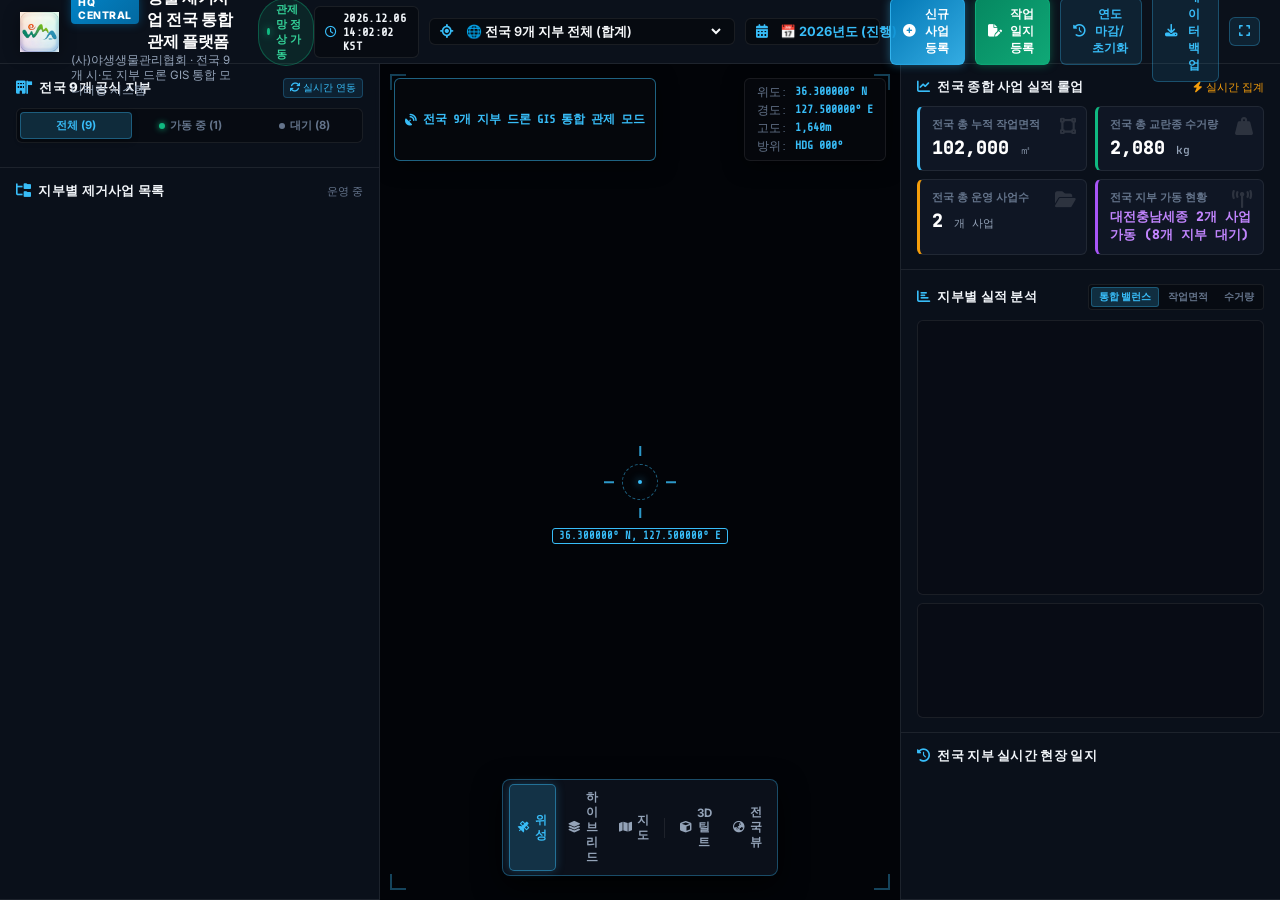
==== index.html @ 9bf0b8db "UI: 상단 헤더의 금강 드론 관제 바로가기 버튼 제거" ====
<!DOCTYPE html>
<html lang="ko">
<head>
  <meta charset="UTF-8">
  <meta name="viewport" content="width=device-width, initial-scale=1.0">
  <title>(사)야생생물관리협회 전국 생태계교란생물 제거사업 중앙사무국 총괄 관제 플랫폼</title>

  <!-- Typography: Pretendard, Inter, JetBrains Mono, Share Tech Mono -->
  <link rel="stylesheet" as="style" crossorigin href="https://cdn.jsdelivr.net/gh/orioncactus/pretendard@v1.3.9/dist/web/static/pretendard.min.css" />
  <link rel="preconnect" href="https://fonts.googleapis.com">
  <link rel="preconnect" href="https://fonts.gstatic.com" crossorigin>
  <link href="https://fonts.googleapis.com/css2?family=Inter:wght@400;500;600;700;800&family=JetBrains+Mono:wght@500;700;800&family=Share+Tech+Mono&display=swap" rel="stylesheet">

  <!-- FontAwesome 6.4 Free CDN -->
  <link rel="stylesheet" href="https://cdnjs.cloudflare.com/ajax/libs/font-awesome/6.4.0/css/all.min.css">

  <!-- MapLibre GL JS (Map Engine) -->
  <link href="https://unpkg.com/maplibre-gl@3.6.2/dist/maplibre-gl.css" rel="stylesheet" />
  <script src="https://unpkg.com/maplibre-gl@3.6.2/dist/maplibre-gl.js"></script>

  <!-- Chart.js 4.4 CDN for HQ Real-time Analytics -->
  <script src="https://cdn.jsdelivr.net/npm/chart.js"></script>

  <!-- Main Tactical Theme CSS -->
  <link rel="stylesheet" href="styles.css?v=20260821_1355">
</head>
<body class="theme-tactical">

  <!-- 1. TOP GLOBAL NAVIGATION HEADER -->
  <header class="app-header">
    <div class="brand-section">
      <img src="assets/images/wma_logo.png" alt="WMA Logo" class="brand-logo" onerror="this.src='assets/icons/협회로고.png'">
      <div class="brand-text-wrap">
        <div class="brand-title">
          <span class="hq-badge">HQ CENTRAL</span>
          생태계교란생물 제거사업 전국 통합 관제 플랫폼
        </div>
        <div class="brand-subtitle">
          (사)야생생물관리협회 · 전국 9개 시·도 지부 드론 GIS 통합 모니터링 시스템
        </div>
      </div>
      <div class="live-status-pill">
        <span class="live-dot"></span>
        <span>관제망 정상 가동</span>
      </div>
    </div>

    <div class="header-controls">
      <!-- Real-time KST Clock -->
      <div class="live-clock-pill" title="중앙 관제 서버 동기화 시간 (KST)">
        <i class="fa-regular fa-clock"></i>
        <span id="header-kst-clock">2026.08.21 13:50:00 KST</span>
      </div>

      <!-- 9 Branches Dropdown Selector -->
      <div class="branch-select-wrap">
        <i class="fa-solid fa-location-crosshairs"></i>
        <select id="branch-dropdown-select" class="branch-dropdown">
          <option value="all" selected>🌐 전국 9개 지부 전체 (합계)</option>
          <option value="daejeon-chungnam-sejong">📍 대전·충남·세종 지부 (천내리·두웅습지)</option>
          <option value="seoul-gyeonggi">📍 서울·인천·경기 지부 (포천)</option>
          <option value="gangwon">📍 강원 지부 (원주)</option>
          <option value="chungbuk">📍 충북 지부 (청주)</option>
          <option value="daegu-gyeongbuk">📍 대구·경북 지부 (대구)</option>
          <option value="busan-ulsan-gyeongnam">📍 부산·울산·경남 지부 (진주)</option>
          <option value="jeonbuk">📍 전북 지부 (익산)</option>
          <option value="gwangju-jeonnam">📍 광주·전남 지부 (광주)</option>
          <option value="jeju">📍 제주 지부 (제주)</option>
        </select>
      </div>

      <!-- Year Selector -->
      <div class="branch-select-wrap" style="min-width: 135px;">
        <i class="fa-solid fa-calendar-days"></i>
        <select id="year-dropdown-select" class="branch-dropdown" style="font-weight: 700; color: var(--accent-cyan);">
          <option value="2026" selected>📅 2026년도 (진행)</option>
          <option value="2025">📁 2025년도 (아카이브)</option>
        </select>
      </div>

      <!-- Quick Action Buttons -->
      <button id="btn-open-new-project-modal" class="btn-tactical accent" title="신규 지부 제거사업 개설">
        <i class="fa-solid fa-plus-circle"></i> <span>신규 사업 등록</span>
      </button>

      <button id="btn-open-activity-modal" class="btn-tactical emerald" title="현장 작업 결과 및 일지 등록">
        <i class="fa-solid fa-file-pen"></i> <span>작업일지 등록</span>
      </button>

      <button id="btn-open-rollover-modal" class="btn-tactical secondary" title="연도 마감 백업 및 신규 연도 초기화">
        <i class="fa-solid fa-clock-rotate-left"></i> <span>연도 마감/초기화</span>
      </button>

      <button id="btn-export-json" class="btn-tactical secondary" title="전체 데이터 JSON 백업 다운로드">
        <i class="fa-solid fa-download"></i> <span>데이터 백업</span>
      </button>

      <button id="btn-fullscreen" class="btn-tactical secondary icon-only" title="전체화면 전환">
        <i class="fa-solid fa-expand"></i>
      </button>
    </div>
  </header>

  <!-- 2. MAIN 3-COLUMN LAYOUT -->
  <main class="main-layout">

    <!-- LEFT SIDEBAR: 9 Branches & Projects -->
    <aside class="sidebar left-sidebar">
      
      <!-- 9 Official Branches Grid -->
      <div class="sidebar-section">
        <div class="section-header">
          <div class="section-title">
            <i class="fa-solid fa-building-flag"></i> 전국 9개 공식 지부
          </div>
          <span class="section-badge live-sync-badge"><i class="fa-solid fa-arrows-rotate"></i> 실시간 연동</span>
        </div>

        <!-- Branch State Filter Tabs -->
        <div class="branch-filter-tabs" id="branch-filter-tabs">
          <button class="branch-filter-tab active" data-filter="all">전체 (9)</button>
          <button class="branch-filter-tab" data-filter="active"><span class="tab-dot active"></span> 가동 중 (1)</button>
          <button class="branch-filter-tab" data-filter="standby"><span class="tab-dot standby"></span> 대기 (8)</button>
        </div>
        
        <div class="branch-grid" id="branch-cards-container">
          <!-- Populated by branch-manager.js -->
        </div>
      </div>

      <!-- Branch Active Projects & Deep-links -->
      <div class="sidebar-section" style="flex: 1;">
        <div class="section-header">
          <div class="section-title">
            <i class="fa-solid fa-folder-tree"></i> 지부별 제거사업 목록
          </div>
          <span class="section-badge" id="projects-count-badge">운영 중</span>
        </div>

        <div id="branch-projects-container">
          <!-- Populated by branch-manager.js -->
        </div>
      </div>

    </aside>

    <!-- CENTER STAGE: National 3D Satellite Map & HUD -->
    <section class="center-stage">
      <div id="map-viewport" class="map-viewport"></div>

      <!-- Tactical Corner Brackets Overlay -->
      <div class="tactical-corner tl"></div>
      <div class="tactical-corner tr"></div>
      <div class="tactical-corner bl"></div>
      <div class="tactical-corner br"></div>

      <!-- Real-time Tactical Center Sight -->
      <div class="map-center-sight">
        <div class="sight-ring"></div>
        <div class="sight-line top"></div>
        <div class="sight-line bottom"></div>
        <div class="sight-line left"></div>
        <div class="sight-line right"></div>
        <div class="sight-dot"></div>
        <div class="sight-tag" id="sight-coord-tag">36.300000° N, 127.500000° E</div>
      </div>

      <!-- Map Floating Toolbar -->
      <div class="map-floating-toolbar">
        <div class="toolbar-group">
          <button id="btn-layer-satellite" class="map-tool-btn active" title="고해상도 위성영상"><i class="fa-solid fa-satellite"></i> <span>위성</span></button>
          <button id="btn-layer-hybrid" class="map-tool-btn" title="하이브리드 (위성 + 주요 도로/지명)"><i class="fa-solid fa-layer-group"></i> <span>하이브리드</span></button>
          <button id="btn-layer-street" class="map-tool-btn" title="일반 행정구역 지도"><i class="fa-solid fa-map"></i> <span>지도</span></button>
        </div>
        <div class="toolbar-divider"></div>
        <div class="toolbar-group">
          <button id="btn-toggle-3d" class="map-tool-btn" title="2D 탑뷰 / 3D 틸트 뷰 전환"><i class="fa-solid fa-cube"></i> <span id="label-3d-toggle">3D 틸트</span></button>
          <button id="btn-reset-national" class="map-tool-btn" title="전국 지도 중앙 뷰 리셋"><i class="fa-solid fa-earth-asia"></i> <span>전국 뷰</span></button>
        </div>
      </div>

      <!-- Tactical HUD Overlay -->
      <div class="map-hud-overlay">
        <div class="top-hud-bar">
          <div class="hud-pill">
            <i class="fa-solid fa-satellite-dish text-cyan"></i> 전국 9개 지부 드론 GIS 통합 관제 모드
          </div>
        </div>

        <div class="telemetry-wing">
          <div class="tele-row"><span>위도:</span> <b id="hud-lat">36.300000° N</b></div>
          <div class="tele-row"><span>경도:</span> <b id="hud-lon">127.500000° E</b></div>
          <div class="tele-row"><span>고도:</span> <b id="hud-alt">1,640m</b></div>
          <div class="tele-row"><span>방위:</span> <b id="hud-hdg">HDG 000°</b></div>
        </div>
      </div>
    </section>

    <!-- RIGHT SIDEBAR: National Rollup Analytics & Activity Feeds -->
    <aside class="sidebar right-sidebar">

      <!-- National KPI Rollup Grid -->
      <div class="sidebar-section">
        <div class="section-header">
          <div class="section-title">
            <i class="fa-solid fa-chart-line"></i> 전국 종합 사업 실적 롤업
          </div>
          <span class="section-badge" style="color: var(--accent-amber);"><i class="fa-solid fa-bolt"></i> 실시간 집계</span>
        </div>
        
        <div class="kpi-grid">
          <div class="kpi-box primary">
            <div class="kpi-icon-wrap"><i class="fa-solid fa-vector-square"></i></div>
            <span class="kpi-label">전국 총 누적 작업면적</span>
            <span class="kpi-val"><span id="kpi-total-area">102,000</span> <small>㎡</small></span>
          </div>
          <div class="kpi-box emerald">
            <div class="kpi-icon-wrap"><i class="fa-solid fa-weight-hanging"></i></div>
            <span class="kpi-label">전국 총 교란종 수거량</span>
            <span class="kpi-val"><span id="kpi-total-harvest">2,080</span> <small>kg</small></span>
          </div>
          <div class="kpi-box amber">
            <div class="kpi-icon-wrap"><i class="fa-solid fa-folder-open"></i></div>
            <span class="kpi-label">전국 총 운영 사업수</span>
            <span class="kpi-val"><span id="kpi-active-projects">2</span> <small>개 사업</small></span>
          </div>
          <div class="kpi-box purple">
            <div class="kpi-icon-wrap"><i class="fa-solid fa-tower-broadcast"></i></div>
            <span class="kpi-label">전국 지부 가동 현황</span>
            <span class="kpi-val" style="font-size: 0.82rem; color: #c084fc;"><span id="kpi-active-branches">대전충남세종 2개 사업 가동 (8개 지부 대기)</span></span>
          </div>
        </div>
      </div>

      <!-- Real-time Comparison Charts -->
      <div class="sidebar-section">
        <div class="section-header" style="flex-wrap: wrap; gap: 6px;">
          <div class="section-title">
            <i class="fa-solid fa-chart-bar"></i> 지부별 실적 분석
          </div>
          <!-- Chart Mode Switcher: Dual-Axis Balance, Area, Harvest -->
          <div class="chart-view-toggle" id="chart-view-toggle">
            <button class="chart-tab active" data-view="both" title="면적과 수거량을 듀얼 축으로 비례 균형 비교">통합 밸런스</button>
            <button class="chart-tab" data-view="area" title="작업면적 단독 보기">작업면적</button>
            <button class="chart-tab" data-view="harvest" title="수거량 단독 보기">수거량</button>
          </div>
        </div>
        
        <div class="chart-container" style="height: 275px; margin-bottom: 8px;">
          <canvas id="branchComparisonChart"></canvas>
        </div>

        <div class="chart-container" style="height: 115px;">
          <canvas id="speciesDistributionChart"></canvas>
        </div>
      </div>

      <!-- National Activity Feed -->
      <div class="sidebar-section" style="flex: 1;">
        <div class="section-header">
          <div class="section-title">
            <i class="fa-solid fa-clock-rotate-left"></i> 전국 지부 실시간 현장 일지
          </div>
        </div>
        <div class="activity-feed" id="recent-activities-container">
          <!-- Populated by analytics.js -->
        </div>
      </div>

    </aside>
  </main>

  <!-- ===================================================================
       MODAL 1: NEW PROJECT WIZARD
       =================================================================== -->
  <div class="modal-overlay" id="modal-new-project">
    <div class="modal-backdrop"></div>
    <div class="modal-card">
      <div class="modal-header">
        <div class="modal-title">
          <i class="fa-solid fa-seedling text-cyan"></i> 신규 생태계교란생물 제거사업 등록
        </div>
        <button class="modal-close-btn">&times;</button>
      </div>

      <form id="form-new-project" class="modal-form">
        <div class="form-row">
          <div class="form-group flex-1">
            <label>담당 지부 선택 *</label>
            <select id="proj-branch-select" class="form-input" required>
              <!-- Populated dynamically -->
            </select>
          </div>
          <div class="form-group flex-1">
            <label>발주처 (유역청/지자체) *</label>
            <input type="text" id="proj-client-input" class="form-input" placeholder="예: 기후부 원주지방환경청" required>
          </div>
        </div>

        <div class="form-group">
          <label>공식 사업명 *</label>
          <input type="text" id="proj-title-input" class="form-input" placeholder="예: 2026년 소양호 생태계교란생물 제거사업" required>
        </div>

        <div class="form-group">
          <label>사업 대상지 명칭 및 주소 *</label>
          <input type="text" id="proj-loc-name-input" class="form-input" placeholder="예: 강원도 춘천시 소양호 상류 일원" required>
        </div>

        <div class="form-row">
          <div class="form-group flex-1">
            <label>위도 (Latitude)</label>
            <input type="number" step="0.000001" id="proj-lat-input" class="form-input" placeholder="예: 37.881234">
          </div>
          <div class="form-group flex-1">
            <label>경도 (Longitude)</label>
            <input type="number" step="0.000001" id="proj-lng-input" class="form-input" placeholder="예: 127.734567">
          </div>
          <div class="form-group" style="align-self: flex-end;">
            <button type="button" id="btn-pick-map-loc" class="btn-tactical secondary" style="height: 38px;">
              <i class="fa-solid fa-crosshairs"></i> 지도에서 찍기
            </button>
          </div>
        </div>

        <div class="form-row">
          <div class="form-group flex-1">
            <label>사업 수행 기간</label>
            <input type="text" id="proj-period-input" class="form-input" placeholder="예: 2026.05 ~ 2026.11" value="2026.05 ~ 2026.11">
          </div>
          <div class="form-group flex-1">
            <label>드론 전용 관제 웹페이지 URL (선택)</label>
            <input type="url" id="proj-drone-url-input" class="form-input" placeholder="https://...">
          </div>
        </div>

        <div class="form-group">
          <label>주요 대상 생태계교란생물 선택 (다중 선택 가능)</label>
          <div class="species-category-group">
            <div class="species-cat-title">🌿 교란식물</div>
            <div class="species-checkbox-grid">
              <label><input type="checkbox" name="proj-species" value="가시박" checked> 가시박</label>
              <label><input type="checkbox" name="proj-species" value="단풍잎돼지풀" checked> 단풍잎돼지풀</label>
              <label><input type="checkbox" name="proj-species" value="환삼덩굴" checked> 환삼덩굴</label>
              <label><input type="checkbox" name="proj-species" value="서양금혼초"> 서양금혼초</label>
              <label><input type="checkbox" name="proj-species" value="가시상추"> 가시상추</label>
              <label><input type="checkbox" name="proj-species" value="돼지풀"> 돼지풀</label>
              <label><input type="checkbox" name="proj-species" value="서양등골나물"> 서양등골나물</label>
              <label><input type="checkbox" name="proj-species" value="미국쑥부쟁이"> 미국쑥부쟁이</label>
              <label><input type="checkbox" name="proj-species" value="양미역취"> 양미역취</label>
              <label><input type="checkbox" name="proj-species" value="가시대나무"> 가시대나무</label>
            </div>

            <div class="species-cat-title" style="margin-top: 8px;">🐟 교란어류</div>
            <div class="species-checkbox-grid">
              <label><input type="checkbox" name="proj-species" value="배스"> 배스 (큰입배스)</label>
              <label><input type="checkbox" name="proj-species" value="블루길"> 블루길 (파랑볼우럭)</label>
              <label><input type="checkbox" name="proj-species" value="강준치"> 강준치</label>
            </div>

            <div class="species-cat-title" style="margin-top: 8px;">🐢 양서·파충류 / 포유류</div>
            <div class="species-checkbox-grid">
              <label><input type="checkbox" name="proj-species" value="붉은귀거북"> 붉은귀거북</label>
              <label><input type="checkbox" name="proj-species" value="황소개구리"> 황소개구리</label>
              <label><input type="checkbox" name="proj-species" value="뉴트리아"> 뉴트리아</label>
              <label><input type="checkbox" name="proj-species" value="미국가재"> 미국가재</label>
            </div>
          </div>
          <div style="margin-top: 6px;">
            <input type="text" id="proj-custom-species-input" class="form-input" placeholder="기타 추가 생물종 직접 입력 (예: 늑대거북, 브라운송어 - 쉼표로 구분)">
          </div>
        </div>

        <div class="modal-actions">
          <button type="button" class="btn-tactical secondary modal-close-btn">취소</button>
          <button type="submit" class="btn-tactical primary">
            <i class="fa-solid fa-check"></i> 신규 사업 개설 완료
          </button>
        </div>
      </form>
    </div>
  </div>

  <!-- ===================================================================
       MODAL 2: DAILY ACTIVITY LOG
       =================================================================== -->
  <div class="modal-overlay" id="modal-new-activity">
    <div class="modal-backdrop"></div>
    <div class="modal-card">
      <div class="modal-header">
        <div class="modal-title">
          <i class="fa-solid fa-file-pen text-emerald"></i> 현장 작업일지 및 실적 간편 등록
        </div>
        <button class="modal-close-btn">&times;</button>
      </div>

      <form id="form-new-activity" class="modal-form">
        <div class="form-row">
          <div class="form-group flex-1">
            <label>소속 지부 *</label>
            <select id="act-branch-select" class="form-input" required>
              <!-- Populated dynamically -->
            </select>
          </div>
          <div class="form-group flex-1">
            <label>대상 사업 선택 *</label>
            <select id="act-project-select" class="form-input" required>
              <!-- Populated dynamically based on branch -->
            </select>
          </div>
        </div>

        <div class="form-row">
          <div class="form-group flex-1">
            <label>작업 일자 *</label>
            <input type="date" id="act-date-input" class="form-input" required>
          </div>
          <div class="form-group flex-1">
            <label>작업 구분 *</label>
            <input type="text" id="act-type-input" class="form-input" placeholder="예: 2차 물리적 굴취 및 예초" required>
          </div>
        </div>

        <div class="form-row">
          <div class="form-group flex-1">
            <label>투입 인원 (명) *</label>
            <input type="number" id="act-worker-input" class="form-input" min="1" placeholder="예: 8" required>
          </div>
          <div class="form-group flex-1">
            <label>당일 작업 면적 (㎡) *</label>
            <input type="number" id="act-area-input" class="form-input" min="0" placeholder="예: 15000" required>
          </div>
          <div class="form-group flex-1">
            <label>당일 수거량 (kg) *</label>
            <input type="number" id="act-harvest-input" class="form-input" min="0" placeholder="예: 320" required>
          </div>
        </div>

        <div class="form-group">
          <label>현장 작업 요약 및 특이사항</label>
          <textarea id="act-summary-input" class="form-input" rows="2" placeholder="예: 수변 수목을 타고 올라가는 가시박 줄기 절단 및 지상부 전량 수거·퇴비화 처리 완료"></textarea>
        </div>

        <!-- Photo Uploader (Max 5, Client WebP Compression) -->
        <div class="form-group">
          <label>📷 현장 대표 사진 (최대 5장 · 자동 WebP 초고효율 압축)</label>
          <div class="photo-upload-container">
            <input type="file" id="act-photos-input" class="photo-file-input" accept="image/*" multiple style="display: none;">
            <div class="photo-drop-zone" id="photo-drop-zone">
              <i class="fa-solid fa-cloud-arrow-up"></i>
              <span>클릭하거나 사진을 끌어다 놓으세요 (최대 5장)</span>
              <small style="color: #64748b; display: block; margin-top: 3px;">장당 100KB 내외 자동 리사이즈 및 WebP 압축 적용</small>
            </div>
            <div class="photo-preview-grid" id="photo-preview-grid"></div>
          </div>
        </div>

        <div class="modal-actions">
          <button type="button" class="btn-tactical secondary modal-close-btn">취소</button>
          <button type="submit" class="btn-tactical emerald">
            <i class="fa-solid fa-cloud-arrow-up"></i> 실적 등록 및 자동 집계
          </button>
        </div>
      </form>
    </div>
  </div>

  <!-- ===================================================================
       MODAL 3: YEAR-END ROLLOVER & ARCHIVE / RESET
       =================================================================== -->
  <div class="modal-overlay" id="modal-year-rollover">
    <div class="modal-backdrop"></div>
    <div class="modal-card" style="max-width: 580px;">
      <div class="modal-header">
        <div class="modal-title">
          <i class="fa-solid fa-clock-rotate-left text-cyan"></i> 연도 마감 백업 및 신규 연도 초기화
        </div>
        <button class="modal-close-btn">&times;</button>
      </div>

      <div class="modal-form" style="padding: 18px 24px;">
        <div class="rollover-box">
          <h4><i class="fa-solid fa-file-export text-cyan"></i> 1단계: 당해 연도(2026) 데이터 전체 백업</h4>
          <p>현재 등록된 전국 9개 지부의 모든 사업, 작업일지, 누적 실적, 사진 메타데이터를 안전한 JSON 백업 파일로 다운로드합니다.</p>
          <button type="button" id="btn-rollover-backup" class="btn-tactical secondary" style="margin-top: 10px; width: 100%;">
            <i class="fa-solid fa-download"></i> <span>2026년도 전체 데이터 백업 다운로드</span>
          </button>
        </div>

        <div class="rollover-box" style="border-color: rgba(239, 68, 68, 0.3);">
          <h4><i class="fa-solid fa-rotate-right text-rose"></i> 2단계: 신규 연도(2027) 시작 및 실적 초기화</h4>
          <p>9개 지부 및 사업지 기본 좌표·구역 인프라는 100% 보존되며, <b>회차별 작업일지와 누적 실적(면적/제거량/인원)만 0으로 안전하게 초기화</b>되어 새 시즌을 시작합니다.</p>
          <div class="rollover-warning">
            <i class="fa-solid fa-triangle-exclamation"></i> 주의: 초기화 전에 반드시 1단계 백업 파일을 다운로드해 두세요.
          </div>
          <button type="button" id="btn-rollover-reset" class="btn-tactical danger" style="margin-top: 12px; width: 100%;">
            <i class="fa-solid fa-arrows-rotate"></i> <span>신규 연도 시즌 시작 (실적 0 초기화)</span>
          </button>
        </div>

        <div class="modal-actions" style="margin-top: 10px;">
          <button type="button" class="btn-tactical secondary modal-close-btn" style="width: 100%;">닫기</button>
        </div>
      </div>
    </div>
  </div>

  <!-- ===================================================================
       MODAL 4: IMAGE LIGHTBOX VIEWER
       =================================================================== -->
  <div class="modal-overlay" id="modal-lightbox">
    <div class="modal-backdrop"></div>
    <div class="lightbox-card">
      <button class="lightbox-close-btn modal-close-btn" title="닫기">&times;</button>
      <div class="lightbox-media-wrap">
        <img id="lightbox-img" src="" alt="현장 사진 확대보기">
      </div>
      <div class="lightbox-caption" id="lightbox-caption"></div>
    </div>
  </div>

  <!-- App Modules -->
  <script src="data-store.js?v=20260821_1355"></script>
  <script src="map-controller.js?v=20260821_1355"></script>
  <script src="branch-manager.js?v=20260821_1355"></script>
  <script src="analytics.js?v=20260821_1355"></script>
  <script src="admin-modal.js?v=20260821_1355"></script>
  <script src="app.js?v=20260821_1355"></script>
</body>
</html>
---- styles.css ----
/* ===================================================================
   (사)야생생물관리협회 전국 생태계교란생물 제거사업 중앙사무국 총괄 관제 플랫폼
   National Ecosystem Invasive Species Monitoring Platform (HQ Dashboard)
   Theme: High-Tech Tactical Enterprise GIS / Glassmorphism
   =================================================================== */

:root {
  --bg-base: #06090e;
  --bg-surface: #0c121d;
  --bg-surface-elevated: #131c2c;
  --bg-card: rgba(18, 26, 41, 0.75);
  --bg-card-hover: rgba(28, 40, 62, 0.9);
  
  --border-subtle: rgba(255, 255, 255, 0.08);
  --border-active: rgba(56, 189, 248, 0.5);
  --border-glow: rgba(16, 185, 129, 0.4);

  --text-main: #f8fafc;
  --text-secondary: #94a3b8;
  --text-muted: #64748b;

  --accent-cyan: #38bdf8;
  --accent-emerald: #10b981;
  --accent-amber: #f59e0b;
  --accent-rose: #f43f5e;
  --accent-purple: #a855f7;
  --accent-blue: #3b82f6;

  /* Aliases for cross-compatibility */
  --color-cyan: var(--accent-cyan);
  --color-emerald: var(--accent-emerald);
  --color-amber: var(--accent-amber);
  --color-rose: var(--accent-rose);
  --color-purple: var(--accent-purple);

  --font-sans: 'Pretendard', 'Inter', -apple-system, BlinkMacSystemFont, 'Segoe UI', Roboto, sans-serif;
  --font-mono: 'JetBrains Mono', 'Fira Code', Consolas, monospace;
  --font-hud: 'Share Tech Mono', 'JetBrains Mono', monospace, sans-serif;

  --header-height: 64px;
  --sidebar-width: 380px;
  --radius-sm: 6px;
  --radius-md: 10px;
  --radius-lg: 14px;
  --shadow-hud: 0 4px 20px rgba(0, 0, 0, 0.5);
}

* {
  margin: 0;
  padding: 0;
  box-sizing: border-box;
}

body {
  background-color: var(--bg-base);
  color: var(--text-main);
  font-family: var(--font-sans);
  overflow: hidden;
  height: 100vh;
  width: 100vw;
  display: flex;
  flex-direction: column;
  -webkit-font-smoothing: antialiased;
}

/* ===================================================================
   1. GLOBAL HEADER
   =================================================================== */
.app-header, .global-header {
  height: var(--header-height);
  background: rgba(12, 18, 29, 0.95);
  backdrop-filter: blur(14px);
  border-bottom: 1px solid var(--border-subtle);
  display: flex;
  align-items: center;
  justify-content: space-between;
  padding: 0 20px;
  z-index: 100;
}

.brand-section {
  display: flex;
  align-items: center;
  gap: 12px;
}

.brand-logo {
  height: 40px;
  width: auto;
  object-fit: contain;
  filter: drop-shadow(0 2px 8px rgba(0, 0, 0, 0.4));
}

.brand-text-wrap {
  display: flex;
  flex-direction: column;
}

.brand-title {
  font-size: 1.02rem;
  font-weight: 800;
  color: #fff;
  letter-spacing: -0.3px;
  display: flex;
  align-items: center;
  gap: 8px;
}

.hq-badge {
  font-size: 0.65rem;
  font-weight: 800;
  background: linear-gradient(135deg, #0284c7, #0369a1);
  color: #fff;
  padding: 2px 7px;
  border-radius: 4px;
  letter-spacing: 0.5px;
  text-transform: uppercase;
  box-shadow: 0 0 10px rgba(2, 132, 199, 0.4);
}

.brand-subtitle {
  font-size: 0.72rem;
  color: var(--text-secondary);
}

.live-status-pill {
  display: inline-flex;
  align-items: center;
  gap: 6px;
  background: rgba(16, 185, 129, 0.12);
  border: 1px solid rgba(16, 185, 129, 0.35);
  color: #34d399;
  font-size: 0.68rem;
  font-weight: 700;
  padding: 3px 8px;
  border-radius: 999px;
  letter-spacing: -0.2px;
  margin-left: 6px;
}

.live-dot {
  width: 7px;
  height: 7px;
  border-radius: 50%;
  background: #10b981;
  box-shadow: 0 0 8px #10b981;
  animation: live-dot-pulse 1.8s infinite cubic-bezier(0.4, 0, 0.6, 1);
}

@keyframes live-dot-pulse {
  0%, 100% { opacity: 1; transform: scale(1); box-shadow: 0 0 6px #10b981; }
  50% { opacity: 0.35; transform: scale(0.8); box-shadow: 0 0 2px #10b981; }
}

.live-clock-pill {
  display: inline-flex;
  align-items: center;
  gap: 6px;
  background: rgba(6, 9, 14, 0.6);
  border: 1px solid var(--border-subtle);
  color: var(--accent-cyan);
  font-family: var(--font-hud);
  font-size: 0.75rem;
  padding: 4px 10px;
  border-radius: var(--radius-sm);
  letter-spacing: 0.3px;
}

.live-clock-pill span {
  color: #f1f5f9;
  font-weight: 700;
}

.header-controls {
  display: flex;
  align-items: center;
  gap: 10px;
}

.branch-select-wrap {
  display: flex;
  align-items: center;
  gap: 8px;
  background: rgba(0, 0, 0, 0.4);
  border: 1px solid var(--border-subtle);
  border-radius: var(--radius-sm);
  padding: 4px 10px;
  transition: border-color 0.2s ease;
}

.branch-select-wrap:hover {
  border-color: rgba(56, 189, 248, 0.4);
}

.branch-select-wrap i {
  color: var(--accent-cyan);
  font-size: 0.85rem;
}

.branch-dropdown {
  background: transparent;
  color: var(--text-main);
  border: none;
  font-size: 0.8rem;
  font-weight: 600;
  outline: none;
  cursor: pointer;
  font-family: var(--font-sans);
}

.branch-dropdown option {
  background: #0f172a;
  color: #fff;
}

.btn-tactical {
  display: inline-flex;
  align-items: center;
  gap: 6px;
  font-size: 0.78rem;
  font-weight: 600;
  padding: 7px 12px;
  border-radius: var(--radius-sm);
  cursor: pointer;
  transition: all 0.2s ease;
  border: 1px solid transparent;
  text-decoration: none;
  font-family: var(--font-sans);
}

.btn-tactical.primary {
  background: rgba(16, 185, 129, 0.15);
  color: #34d399;
  border-color: rgba(16, 185, 129, 0.4);
}
.btn-tactical.primary:hover {
  background: rgba(16, 185, 129, 0.3);
  color: #fff;
  border-color: #10b981;
  box-shadow: 0 0 12px rgba(16, 185, 129, 0.3);
}

.btn-tactical.secondary {
  background: rgba(56, 189, 248, 0.1);
  color: #38bdf8;
  border-color: rgba(56, 189, 248, 0.3);
}
.btn-tactical.secondary:hover {
  background: rgba(56, 189, 248, 0.25);
  color: #fff;
  box-shadow: 0 0 12px rgba(56, 189, 248, 0.25);
}

.btn-tactical.accent {
  background: linear-gradient(135deg, rgba(2, 132, 199, 0.9), rgba(56, 189, 248, 0.9));
  color: #fff;
  border-color: rgba(56, 189, 248, 0.6);
  font-weight: 700;
  box-shadow: 0 0 10px rgba(56, 189, 248, 0.4);
}
.btn-tactical.accent:hover {
  background: linear-gradient(135deg, rgba(3, 105, 161, 1), rgba(2, 132, 199, 1));
}

.btn-tactical.emerald {
  background: linear-gradient(135deg, rgba(5, 150, 105, 0.9), rgba(16, 185, 129, 0.9));
  color: #fff;
  border-color: rgba(16, 185, 129, 0.6);
  font-weight: 700;
  box-shadow: 0 0 10px rgba(16, 185, 129, 0.4);
}
.btn-tactical.emerald:hover {
  background: linear-gradient(135deg, rgba(4, 120, 87, 1), rgba(5, 150, 105, 1));
}

.btn-tactical.danger {
  background: linear-gradient(135deg, rgba(220, 38, 38, 0.9), rgba(239, 68, 68, 0.9));
  color: #fff;
  border-color: rgba(239, 68, 68, 0.6);
  font-weight: 700;
}
.btn-tactical.danger:hover {
  background: linear-gradient(135deg, rgba(185, 28, 28, 1), rgba(220, 38, 38, 1));
}

.btn-tactical.icon-only {
  padding: 7px 9px;
}

/* ===================================================================
   2. MAIN 3-COLUMN LAYOUT
   =================================================================== */
.main-layout {
  flex: 1;
  display: flex;
  height: calc(100vh - var(--header-height));
  position: relative;
  overflow: hidden;
}

.sidebar {
  width: var(--sidebar-width);
  height: 100%;
  background: rgba(12, 18, 29, 0.88);
  backdrop-filter: blur(12px);
  border-right: 1px solid var(--border-subtle);
  display: flex;
  flex-direction: column;
  z-index: 20;
  overflow-y: auto;
  scrollbar-width: thin;
  scrollbar-color: rgba(255,255,255,0.15) transparent;
}

.sidebar.right-sidebar {
  border-right: none;
  border-left: 1px solid var(--border-subtle);
}

.sidebar::-webkit-scrollbar {
  width: 5px;
}
.sidebar::-webkit-scrollbar-thumb {
  background: rgba(255,255,255,0.15);
  border-radius: 3px;
}

.sidebar-section {
  padding: 14px 16px;
  border-bottom: 1px solid var(--border-subtle);
}

.section-header {
  display: flex;
  align-items: center;
  justify-content: space-between;
  margin-bottom: 10px;
}

.section-title {
  font-size: 0.82rem;
  font-weight: 800;
  color: #f1f5f9;
  display: flex;
  align-items: center;
  gap: 7px;
  text-transform: uppercase;
  letter-spacing: 0.3px;
}

.section-title i {
  color: var(--accent-cyan);
}

.section-badge {
  font-size: 0.68rem;
  color: var(--text-muted);
}

.live-sync-badge {
  color: var(--accent-cyan);
  background: rgba(56, 189, 248, 0.1);
  padding: 2px 6px;
  border-radius: 4px;
  border: 1px solid rgba(56, 189, 248, 0.25);
  font-size: 0.65rem;
}

/* ===================================================================
   3. LEFT SIDEBAR: BRANCH FILTER TABS & CARDS
   =================================================================== */
.branch-filter-tabs {
  display: flex;
  gap: 4px;
  background: rgba(6, 9, 14, 0.6);
  padding: 3px;
  border-radius: var(--radius-sm);
  border: 1px solid var(--border-subtle);
  margin-bottom: 10px;
}

.branch-filter-tab {
  flex: 1;
  display: inline-flex;
  align-items: center;
  justify-content: center;
  gap: 5px;
  background: transparent;
  border: none;
  color: var(--text-muted);
  font-size: 0.7rem;
  font-weight: 700;
  padding: 5px 4px;
  border-radius: 4px;
  cursor: pointer;
  transition: all 0.2s ease;
  font-family: var(--font-sans);
}

.branch-filter-tab:hover {
  color: #fff;
  background: rgba(255, 255, 255, 0.05);
}

.branch-filter-tab.active {
  background: rgba(56, 189, 248, 0.18);
  color: var(--accent-cyan);
  border: 1px solid rgba(56, 189, 248, 0.35);
  box-shadow: 0 2px 6px rgba(0, 0, 0, 0.3);
}

.tab-dot {
  width: 6px;
  height: 6px;
  border-radius: 50%;
}
.tab-dot.active { background: #10b981; box-shadow: 0 0 6px #10b981; }
.tab-dot.standby { background: #64748b; }

.branch-grid {
  display: grid;
  grid-template-columns: 1fr;
  gap: 8px;
}

.branch-card {
  background: var(--bg-card);
  border: 1px solid var(--border-subtle);
  border-radius: var(--radius-md);
  padding: 12px;
  cursor: pointer;
  transition: all 0.25s cubic-bezier(0.4, 0, 0.2, 1);
  position: relative;
  overflow: hidden;
}

.branch-card::before {
  content: '';
  position: absolute;
  top: 0;
  left: 0;
  width: 3px;
  height: 100%;
  background: var(--accent-cyan);
  opacity: 0;
  transition: opacity 0.2s;
}

.branch-card:hover {
  background: var(--bg-card-hover);
  border-color: rgba(56, 189, 248, 0.4);
  transform: translateY(-1px);
}

.branch-card.active {
  background: rgba(28, 40, 62, 0.95);
  border-color: var(--accent-cyan);
  box-shadow: 0 0 16px rgba(56, 189, 248, 0.2);
}

.branch-card.active::before {
  opacity: 1;
}

.branch-card-header {
  display: flex;
  align-items: center;
  justify-content: space-between;
  margin-bottom: 6px;
}

.branch-name {
  font-size: 0.88rem;
  font-weight: 800;
  color: #fff;
  display: flex;
  align-items: center;
  gap: 6px;
}

.branch-pulse-beacon {
  width: 8px;
  height: 8px;
  border-radius: 50%;
  background: #10b981;
  box-shadow: 0 0 8px #10b981;
  display: inline-block;
  animation: live-dot-pulse 1.8s infinite;
}

.branch-status-pill {
  font-size: 0.65rem;
  font-weight: 700;
  padding: 2px 6px;
  border-radius: 4px;
  background: rgba(16, 185, 129, 0.15);
  color: #34d399;
  border: 1px solid rgba(16, 185, 129, 0.3);
}

.branch-meta {
  font-size: 0.72rem;
  color: var(--text-secondary);
  line-height: 1.45;
  margin-bottom: 8px;
}

.branch-stats-row {
  display: flex;
  align-items: center;
  justify-content: space-between;
  font-size: 0.72rem;
  padding-top: 6px;
  border-top: 1px dashed var(--border-subtle);
}

.branch-stats-row span {
  color: var(--text-muted);
}
.branch-stats-row b {
  color: var(--accent-cyan);
}

/* Project Cards Inside Selected Branch */
.project-card {
  background: rgba(15, 23, 42, 0.65);
  border: 1px solid var(--border-subtle);
  border-radius: var(--radius-sm);
  padding: 10px 12px;
  margin-bottom: 8px;
  cursor: pointer;
  transition: all 0.2s ease;
}

.project-card:hover {
  background: rgba(30, 41, 59, 0.85);
  border-color: var(--accent-emerald);
}

.project-card-title {
  font-size: 0.82rem;
  font-weight: 700;
  color: #f8fafc;
  margin-bottom: 4px;
  display: flex;
  align-items: center;
  justify-content: space-between;
}

.project-client-badge {
  font-size: 0.62rem;
  font-weight: 600;
  color: #38bdf8;
  background: rgba(56, 189, 248, 0.1);
  border: 1px solid rgba(56, 189, 248, 0.2);
  padding: 1px 5px;
  border-radius: 3px;
}

.species-chip-list {
  display: flex;
  flex-wrap: wrap;
  gap: 4px;
  margin: 6px 0;
}

.species-chip {
  font-size: 0.62rem;
  font-weight: 700;
  padding: 1px 6px;
  border-radius: 3px;
  background: rgba(16, 185, 129, 0.12);
  color: #34d399;
  border: 1px solid rgba(16, 185, 129, 0.25);
}
.species-chip.animal {
  background: rgba(245, 158, 11, 0.12);
  color: #fbbf24;
  border-color: rgba(245, 158, 11, 0.25);
}

.project-meta-row {
  font-size: 0.7rem;
  color: var(--text-secondary);
  line-height: 1.45;
  margin-bottom: 6px;
}

.project-btn-row {
  display: flex;
  gap: 6px;
  margin-top: 6px;
}

.btn-open-branch-app {
  flex: 1;
  display: flex;
  align-items: center;
  justify-content: center;
  gap: 5px;
  font-size: 0.72rem;
  font-weight: 700;
  padding: 5px;
  background: linear-gradient(135deg, #0284c7, #0369a1);
  color: #fff;
  border-radius: 4px;
  text-decoration: none;
  transition: all 0.2s;
}

.btn-open-branch-app:hover {
  background: linear-gradient(135deg, #0369a1, #075985);
  box-shadow: 0 0 10px rgba(56, 189, 248, 0.4);
}

/* ===================================================================
   4. CENTER STAGE: NATIONAL 3D SATELLITE MAP & HUD
   =================================================================== */
.center-stage {
  flex: 1;
  position: relative;
  height: 100%;
  background: #020408;
}

.map-viewport {
  width: 100%;
  height: 100%;
}

/* Tactical Corner Brackets */
.tactical-corner {
  position: absolute;
  width: 16px;
  height: 16px;
  border: 2px solid rgba(56, 189, 248, 0.35);
  pointer-events: none;
  z-index: 10;
}
.tactical-corner.tl { top: 10px; left: 10px; border-right: none; border-bottom: none; }
.tactical-corner.tr { top: 10px; right: 10px; border-left: none; border-bottom: none; }
.tactical-corner.bl { bottom: 10px; left: 10px; border-right: none; border-top: none; }
.tactical-corner.br { bottom: 10px; right: 10px; border-left: none; border-top: none; }

/* Tactical HUD Overlay */
.map-hud-overlay {
  position: absolute;
  top: 14px;
  left: 14px;
  right: 14px;
  pointer-events: none;
  display: flex;
  justify-content: space-between;
  z-index: 10;
}

.top-hud-bar {
  display: flex;
  gap: 8px;
}

.hud-pill {
  background: rgba(6, 9, 14, 0.85);
  border: 1px solid var(--border-active);
  padding: 4px 10px;
  border-radius: var(--radius-sm);
  font-family: var(--font-hud);
  font-size: 0.75rem;
  font-weight: 600;
  color: var(--accent-cyan);
  display: flex;
  align-items: center;
  gap: 6px;
  box-shadow: var(--shadow-hud);
}

.telemetry-wing {
  background: rgba(6, 9, 14, 0.85);
  border: 1px solid var(--border-subtle);
  padding: 6px 12px;
  border-radius: var(--radius-sm);
  font-family: var(--font-hud);
  font-size: 0.72rem;
  display: flex;
  flex-direction: column;
  gap: 3px;
  box-shadow: var(--shadow-hud);
}

.tele-row {
  display: flex;
  gap: 8px;
  color: var(--text-muted);
}
.tele-row b {
  color: var(--accent-cyan);
}

/* Center Crosshair Sight */
.map-center-sight {
  position: absolute;
  top: 50%;
  left: 50%;
  transform: translate(-50%, -50%);
  width: 80px;
  height: 80px;
  pointer-events: none;
  display: flex;
  align-items: center;
  justify-content: center;
  z-index: 10;
}

.sight-ring {
  position: absolute;
  width: 36px;
  height: 36px;
  border: 1px dashed rgba(56, 189, 248, 0.5);
  border-radius: 50%;
}

.sight-line {
  position: absolute;
  background: rgba(56, 189, 248, 0.8);
}
.sight-line.top { top: 4px; left: 50%; width: 1.5px; height: 10px; transform: translateX(-50%); }
.sight-line.bottom { bottom: 4px; left: 50%; width: 1.5px; height: 10px; transform: translateX(-50%); }
.sight-line.left { left: 4px; top: 50%; width: 10px; height: 1.5px; transform: translateY(-50%); }
.sight-line.right { right: 4px; top: 50%; width: 10px; height: 1.5px; transform: translateY(-50%); }

.sight-dot {
  width: 4px;
  height: 4px;
  background: var(--accent-cyan);
  border-radius: 50%;
  box-shadow: 0 0 8px var(--accent-cyan);
}

.sight-tag {
  position: absolute;
  bottom: -22px;
  background: rgba(6, 9, 14, 0.9);
  border: 1px solid var(--accent-cyan);
  color: var(--accent-cyan);
  font-family: var(--font-hud);
  font-size: 0.65rem;
  font-weight: 700;
  padding: 1px 6px;
  border-radius: 3px;
  white-space: nowrap;
}

/* Map Floating Toolbar */
.map-floating-toolbar {
  position: absolute;
  bottom: 24px;
  left: 50%;
  transform: translateX(-50%);
  display: flex;
  align-items: center;
  background: rgba(12, 18, 29, 0.92);
  backdrop-filter: blur(14px);
  border: 1px solid rgba(56, 189, 248, 0.35);
  border-radius: 8px;
  padding: 4px 6px;
  gap: 6px;
  box-shadow: 0 10px 28px rgba(0, 0, 0, 0.8);
  z-index: 15;
}

.toolbar-group {
  display: flex;
  gap: 3px;
}

.toolbar-divider {
  width: 1px;
  height: 20px;
  background: var(--border-subtle);
}

.map-tool-btn {
  display: inline-flex;
  align-items: center;
  gap: 5px;
  background: transparent;
  border: 1px solid transparent;
  color: var(--text-secondary);
  font-size: 0.72rem;
  font-weight: 700;
  padding: 5px 8px;
  border-radius: 5px;
  cursor: pointer;
  transition: all 0.2s ease;
  font-family: var(--font-sans);
}

.map-tool-btn:hover {
  background: rgba(255, 255, 255, 0.08);
  color: #fff;
}

.map-tool-btn.active {
  background: rgba(56, 189, 248, 0.2);
  color: var(--accent-cyan);
  border-color: rgba(56, 189, 248, 0.45);
  box-shadow: 0 0 10px rgba(56, 189, 248, 0.25);
}

/* Zero-Drift Pure SVG Vector Marker Wrapper (Preserve MapLibre absolute transform positioning) */
.hq-svg-marker-wrapper {
  width: 96px;
  height: 60px;
  cursor: pointer;
  pointer-events: auto;
  user-select: none;
}

/* MapLibre Glassmorphism Popup */
.maplibregl-popup-content {
  background: rgba(12, 18, 29, 0.95) !important;
  backdrop-filter: blur(14px) !important;
  border: 1px solid rgba(56, 189, 248, 0.4) !important;
  border-radius: 8px !important;
  box-shadow: 0 12px 32px rgba(0, 0, 0, 0.85) !important;
  padding: 12px 14px !important;
  color: #f8fafc !important;
}

.maplibregl-popup-tip {
  border-top-color: rgba(12, 18, 29, 0.95) !important;
}

/* ===================================================================
   5. RIGHT SIDEBAR: NATIONAL KPIS, CHARTS & ACTIVITY LOGS
   =================================================================== */
.kpi-grid {
  display: grid;
  grid-template-columns: 1fr 1fr;
  gap: 8px;
}

.kpi-box {
  background: var(--bg-card);
  border: 1px solid var(--border-subtle);
  border-radius: var(--radius-sm);
  padding: 10px 12px;
  display: flex;
  flex-direction: column;
  gap: 3px;
  position: relative;
  overflow: hidden;
  transition: transform 0.2s ease, border-color 0.2s ease;
}

.kpi-box:hover {
  transform: translateY(-2px);
  border-color: rgba(255, 255, 255, 0.2);
}

.kpi-box.primary { border-left: 3px solid var(--accent-cyan); }
.kpi-box.emerald { border-left: 3px solid var(--accent-emerald); }
.kpi-box.amber { border-left: 3px solid var(--accent-amber); }
.kpi-box.purple { border-left: 3px solid var(--accent-purple); }

.kpi-icon-wrap {
  position: absolute;
  top: 8px;
  right: 10px;
  font-size: 1.15rem;
  color: #fff;
  opacity: 0.12;
  pointer-events: none;
}

.kpi-label {
  font-size: 0.68rem;
  color: var(--text-muted);
  font-weight: 600;
}

.kpi-val {
  font-family: var(--font-mono);
  font-size: 1.15rem;
  font-weight: 800;
  color: #fff;
}

.kpi-val small {
  font-size: 0.7rem;
  font-weight: 500;
  color: var(--text-secondary);
}

/* Chart View Toggle Tabs */
.chart-view-toggle {
  display: inline-flex;
  background: rgba(6, 9, 14, 0.6);
  border: 1px solid var(--border-subtle);
  border-radius: 4px;
  padding: 2px;
  gap: 2px;
}

.chart-tab {
  background: transparent;
  border: none;
  color: var(--text-muted);
  font-size: 0.65rem;
  font-weight: 700;
  padding: 2px 7px;
  border-radius: 3px;
  cursor: pointer;
  transition: all 0.2s ease;
  font-family: var(--font-sans);
}

.chart-tab:hover {
  color: #cbd5e1;
}

.chart-tab.active {
  background: rgba(56, 189, 248, 0.2);
  color: var(--accent-cyan);
  border: 1px solid rgba(56, 189, 248, 0.3);
}

.chart-container {
  width: 100%;
  position: relative;
  background: rgba(6, 9, 14, 0.4);
  border-radius: var(--radius-sm);
  padding: 6px;
  border: 1px solid var(--border-subtle);
}

/* Activity Feed Timeline */
.activity-feed {
  display: flex;
  flex-direction: column;
  gap: 8px;
}

.activity-card {
  position: relative;
  background: rgba(15, 23, 42, 0.6);
  border: 1px solid var(--border-subtle);
  border-radius: var(--radius-sm);
  padding: 9px 11px;
  transition: all 0.2s ease;
}

.activity-card:hover {
  background: rgba(22, 33, 58, 0.75);
  border-color: rgba(56, 189, 248, 0.3);
}

.activity-top {
  display: flex;
  align-items: center;
  justify-content: space-between;
  margin-bottom: 4px;
}

.activity-branch {
  font-size: 0.74rem;
  font-weight: 800;
  color: var(--accent-cyan);
}

.activity-date {
  font-size: 0.65rem;
  color: var(--text-muted);
  font-family: var(--font-mono);
}

.activity-tag-row {
  display: flex;
  align-items: center;
  flex-wrap: wrap;
  gap: 5px;
  margin: 4px 0 6px;
}

.act-badge {
  font-size: 0.62rem;
  font-weight: 700;
  padding: 1px 5px;
  border-radius: 3px;
  background: rgba(56, 189, 248, 0.1);
  color: #38bdf8;
  border: 1px solid rgba(56, 189, 248, 0.25);
}

.act-stat-pill {
  font-size: 0.65rem;
  color: #cbd5e1;
  background: rgba(0, 0, 0, 0.35);
  padding: 1px 5px;
  border-radius: 3px;
  border: 1px solid rgba(255, 255, 255, 0.05);
}

.act-stat-pill b {
  color: var(--accent-emerald);
}

.activity-summary {
  font-size: 0.7rem;
  color: var(--text-secondary);
  line-height: 1.35;
}

.activity-photo-strip {
  display: flex;
  gap: 6px;
  margin-top: 6px;
  overflow-x: auto;
}

.activity-photo-thumb {
  width: 52px;
  height: 38px;
  border-radius: 3px;
  object-fit: cover;
  cursor: pointer;
  border: 1px solid rgba(255, 255, 255, 0.2);
  transition: transform 0.2s ease, border-color 0.2s ease;
}

.activity-photo-thumb:hover {
  transform: scale(1.08);
  border-color: var(--accent-cyan);
  box-shadow: 0 0 8px rgba(56, 189, 248, 0.4);
}

/* ===================================================================
   6. ADMIN MODALS & FORM STYLES
   =================================================================== */
.modal-overlay {
  position: fixed;
  top: 0;
  left: 0;
  width: 100vw;
  height: 100vh;
  z-index: 9999;
  display: flex;
  align-items: center;
  justify-content: center;
  opacity: 0;
  pointer-events: none;
  transition: opacity 0.25s ease;
}

.modal-overlay.active {
  opacity: 1;
  pointer-events: auto;
}

.modal-backdrop {
  position: absolute;
  top: 0;
  left: 0;
  width: 100%;
  height: 100%;
  background: rgba(3, 7, 18, 0.85);
  backdrop-filter: blur(6px);
}

.modal-card {
  position: relative;
  width: 90%;
  max-width: 580px;
  max-height: 90vh;
  overflow-y: auto;
  background: #0f172a;
  border: 1px solid rgba(56, 189, 248, 0.4);
  border-radius: var(--radius-md);
  box-shadow: 0 20px 40px rgba(0, 0, 0, 0.8), 0 0 20px rgba(56, 189, 248, 0.2);
  padding: 20px 24px;
  z-index: 2;
  transform: scale(0.95);
  transition: transform 0.25s ease;
}

.modal-overlay.active .modal-card {
  transform: scale(1);
}

.modal-header {
  display: flex;
  align-items: center;
  justify-content: space-between;
  border-bottom: 1px solid var(--border-subtle);
  padding-bottom: 12px;
  margin-bottom: 16px;
}

.modal-title {
  font-size: 1.05rem;
  font-weight: 800;
  color: #fff;
  display: flex;
  align-items: center;
  gap: 8px;
}

.modal-close-btn {
  background: transparent;
  border: none;
  color: var(--text-muted);
  font-size: 1.5rem;
  cursor: pointer;
  line-height: 1;
  transition: color 0.15s;
}
.modal-close-btn:hover {
  color: #fff;
}

.modal-form {
  display: flex;
  flex-direction: column;
  gap: 12px;
}

.form-group {
  display: flex;
  flex-direction: column;
  gap: 4px;
}

.form-group.flex-1 {
  flex: 1;
}

.form-row {
  display: flex;
  gap: 10px;
}

.form-group label {
  font-size: 0.75rem;
  font-weight: 700;
  color: #cbd5e1;
}

.form-input {
  background: rgba(6, 9, 14, 0.85);
  border: 1px solid var(--border-subtle);
  border-radius: var(--radius-sm);
  color: #f8fafc;
  padding: 8px 12px;
  font-size: 0.82rem;
  outline: none;
  transition: border-color 0.15s;
  font-family: var(--font-sans);
}

.form-input:focus {
  border-color: var(--accent-cyan);
  box-shadow: 0 0 8px rgba(56, 189, 248, 0.3);
}

.species-category-group {
  background: rgba(6, 9, 14, 0.6);
  padding: 10px 12px;
  border-radius: var(--radius-sm);
  border: 1px solid var(--border-subtle);
  max-height: 220px;
  overflow-y: auto;
}

.species-cat-title {
  font-size: 0.7rem;
  font-weight: 700;
  color: var(--accent-cyan);
  margin-bottom: 4px;
  display: flex;
  align-items: center;
  gap: 4px;
}

.species-checkbox-grid {
  display: grid;
  grid-template-columns: repeat(3, 1fr);
  gap: 6px;
  margin-bottom: 4px;
}

.species-checkbox-grid label {
  font-size: 0.72rem;
  font-weight: 500;
  color: #cbd5e1;
  display: flex;
  align-items: center;
  gap: 4px;
  cursor: pointer;
  background: rgba(255, 255, 255, 0.03);
  padding: 3px 6px;
  border-radius: 3px;
}

.species-checkbox-grid label:hover {
  background: rgba(56, 189, 248, 0.1);
  color: #fff;
}

.modal-actions {
  display: flex;
  justify-content: flex-end;
  gap: 10px;
  margin-top: 12px;
  padding-top: 12px;
  border-top: 1px solid var(--border-subtle);
}

/* Admin Toast Notification */
.admin-toast {
  position: fixed;
  bottom: 24px;
  right: 24px;
  background: #0284c7;
  color: #fff;
  padding: 12px 20px;
  border-radius: var(--radius-sm);
  font-size: 0.82rem;
  font-weight: 700;
  box-shadow: 0 8px 24px rgba(0, 0, 0, 0.6);
  z-index: 10000;
  opacity: 0;
  transform: translateY(20px);
  transition: opacity 0.3s ease, transform 0.3s ease;
  pointer-events: none;
}

.admin-toast.show {
  opacity: 1;
  transform: translateY(0);
}

/* Photo Uploader */
.photo-upload-container {
  margin-top: 6px;
}

.photo-drop-zone {
  border: 2px dashed rgba(56, 189, 248, 0.4);
  background: rgba(15, 23, 42, 0.6);
  border-radius: var(--radius-sm);
  padding: 16px 14px;
  text-align: center;
  cursor: pointer;
  transition: all 0.2s ease;
  color: var(--text-muted);
  font-size: 0.8rem;
}

.photo-drop-zone:hover, .photo-drop-zone.dragover {
  border-color: var(--accent-cyan);
  background: rgba(56, 189, 248, 0.08);
  color: #fff;
}

.photo-drop-zone i {
  font-size: 1.5rem;
  color: var(--accent-cyan);
  display: block;
  margin-bottom: 6px;
}

.photo-preview-grid {
  display: grid;
  grid-template-columns: repeat(5, 1fr);
  gap: 8px;
  margin-top: 10px;
}

.photo-preview-card {
  position: relative;
  aspect-ratio: 4 / 3;
  border-radius: 4px;
  overflow: hidden;
  border: 1px solid rgba(255, 255, 255, 0.15);
  background: #000;
}

.photo-preview-card img {
  width: 100%;
  height: 100%;
  object-fit: cover;
}

.photo-preview-badge {
  position: absolute;
  top: 3px;
  left: 3px;
  background: rgba(0, 0, 0, 0.75);
  color: #38bdf8;
  font-size: 0.6rem;
  font-weight: 700;
  padding: 1px 4px;
  border-radius: 2px;
}

.photo-preview-card.rep .photo-preview-badge {
  background: var(--accent-amber);
  color: #000;
}

.photo-remove-btn {
  position: absolute;
  top: 3px;
  right: 3px;
  width: 18px;
  height: 18px;
  background: rgba(239, 68, 68, 0.85);
  color: #fff;
  border: none;
  border-radius: 50%;
  font-size: 0.65rem;
  cursor: pointer;
  display: flex;
  align-items: center;
  justify-content: center;
}

.photo-remove-btn:hover {
  background: #dc2626;
}

/* Rollover Modal */
.rollover-box {
  background: rgba(15, 23, 42, 0.8);
  border: 1px solid rgba(255, 255, 255, 0.1);
  border-radius: var(--radius-sm);
  padding: 16px;
  margin-bottom: 14px;
}

.rollover-box h4 {
  margin: 0 0 8px;
  font-size: 0.9rem;
  color: #f1f5f9;
  display: flex;
  align-items: center;
  gap: 6px;
}

.rollover-box p {
  margin: 0;
  font-size: 0.78rem;
  color: var(--text-muted);
  line-height: 1.45;
}

.rollover-warning {
  border-left: 3px solid var(--accent-amber);
  background: rgba(251, 191, 36, 0.08);
  padding: 10px 12px;
  border-radius: 4px;
  margin-top: 10px;
  font-size: 0.75rem;
  color: #fef08a;
}

/* ===================================================================
   7. IMAGE LIGHTBOX MODAL
   =================================================================== */
.lightbox-card {
  position: relative;
  max-width: 90vw;
  max-height: 90vh;
  background: rgba(12, 18, 29, 0.96);
  backdrop-filter: blur(18px);
  border: 1px solid rgba(56, 189, 248, 0.4);
  border-radius: var(--radius-md);
  box-shadow: 0 24px 48px rgba(0, 0, 0, 0.9), 0 0 24px rgba(56, 189, 248, 0.2);
  padding: 16px 20px;
  display: flex;
  flex-direction: column;
  align-items: center;
  z-index: 2;
  transform: scale(0.95);
  transition: transform 0.25s ease;
}

.modal-overlay.active .lightbox-card {
  transform: scale(1);
}

.lightbox-media-wrap {
  max-width: 80vw;
  max-height: 72vh;
  overflow: hidden;
  display: flex;
  align-items: center;
  justify-content: center;
  border-radius: 6px;
  background: #000;
}

.lightbox-media-wrap img {
  max-width: 100%;
  max-height: 72vh;
  object-fit: contain;
}

.lightbox-caption {
  font-size: 0.82rem;
  color: #e2e8f0;
  margin-top: 12px;
  text-align: center;
  font-weight: 600;
}

.lightbox-close-btn {
  position: absolute;
  top: 10px;
  right: 14px;
  background: transparent;
  border: none;
  color: #94a3b8;
  font-size: 1.8rem;
  cursor: pointer;
  line-height: 1;
  transition: color 0.15s;
}
.lightbox-close-btn:hover {
  color: #fff;
}

/* ===================================================================
   8. RESPONSIVE QUERIES
   =================================================================== */
@media (max-width: 1200px) {
  .sidebar.right-sidebar {
    display: none;
  }
}

@media (max-width: 768px) {
  body {
    overflow-y: auto;
  }
  .main-layout {
    flex-direction: column;
    height: auto;
  }
  .sidebar {
    width: 100%;
    height: 400px;
  }
  .center-stage, .map-container {
    height: 450px;
  }
  .species-checkbox-grid {
    grid-template-columns: repeat(2, 1fr);
  }
  .photo-preview-grid {
    grid-template-columns: repeat(3, 1fr);
  }
}
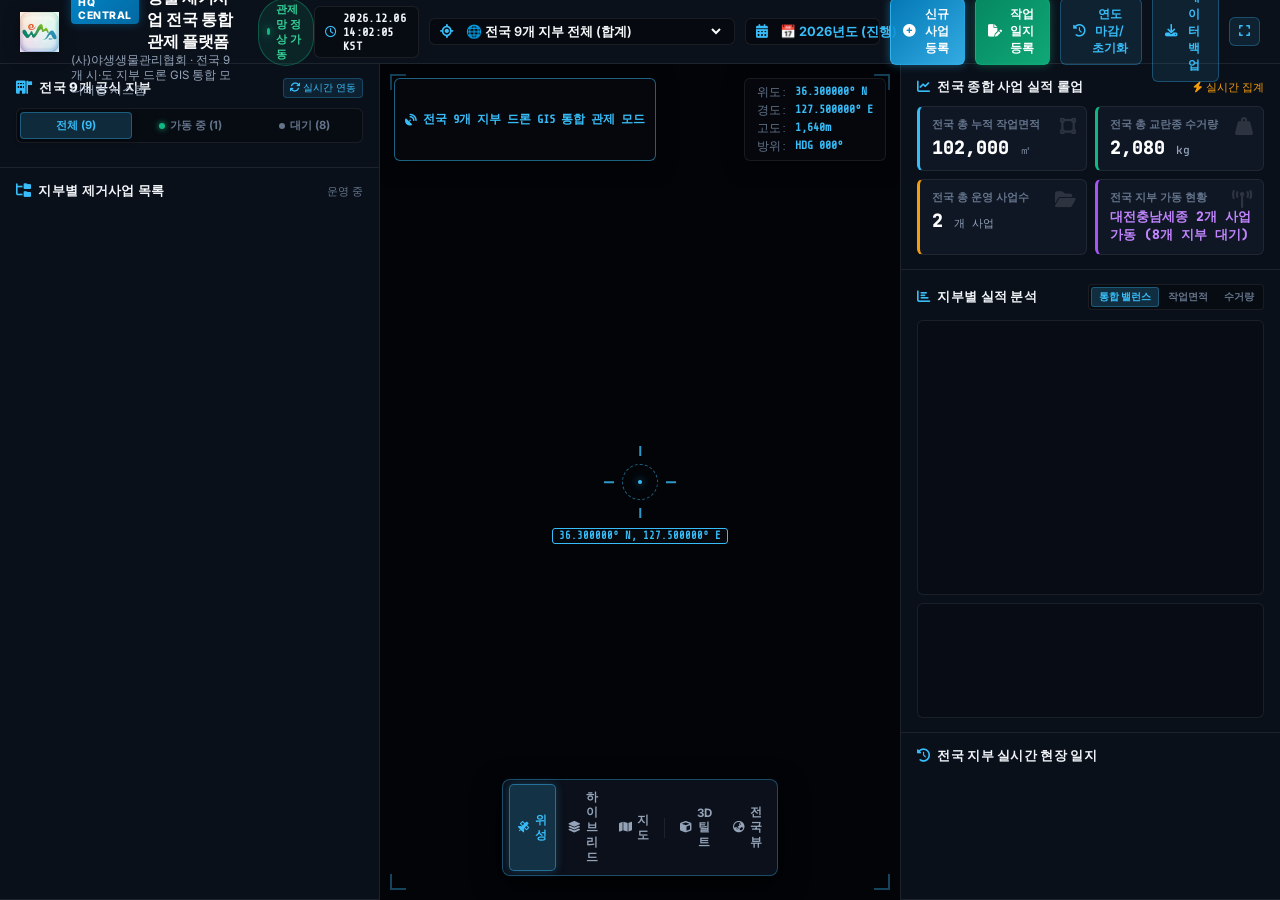
==== commit a40999bb: "Data: 두웅습지 외래생물 대상종을 황소개구리·미국수련으로 수정 및 배포" ====
--- a/index.html
+++ b/index.html
@@ -349,6 +349,7 @@
               <label><input type="checkbox" name="proj-species" value="미국쑥부쟁이"> 미국쑥부쟁이</label>
               <label><input type="checkbox" name="proj-species" value="양미역취"> 양미역취</label>
               <label><input type="checkbox" name="proj-species" value="가시대나무"> 가시대나무</label>
+              <label><input type="checkbox" name="proj-species" value="미국수련"> 미국수련</label>
             </div>
 
             <div class="species-cat-title" style="margin-top: 8px;">🐟 교란어류</div>
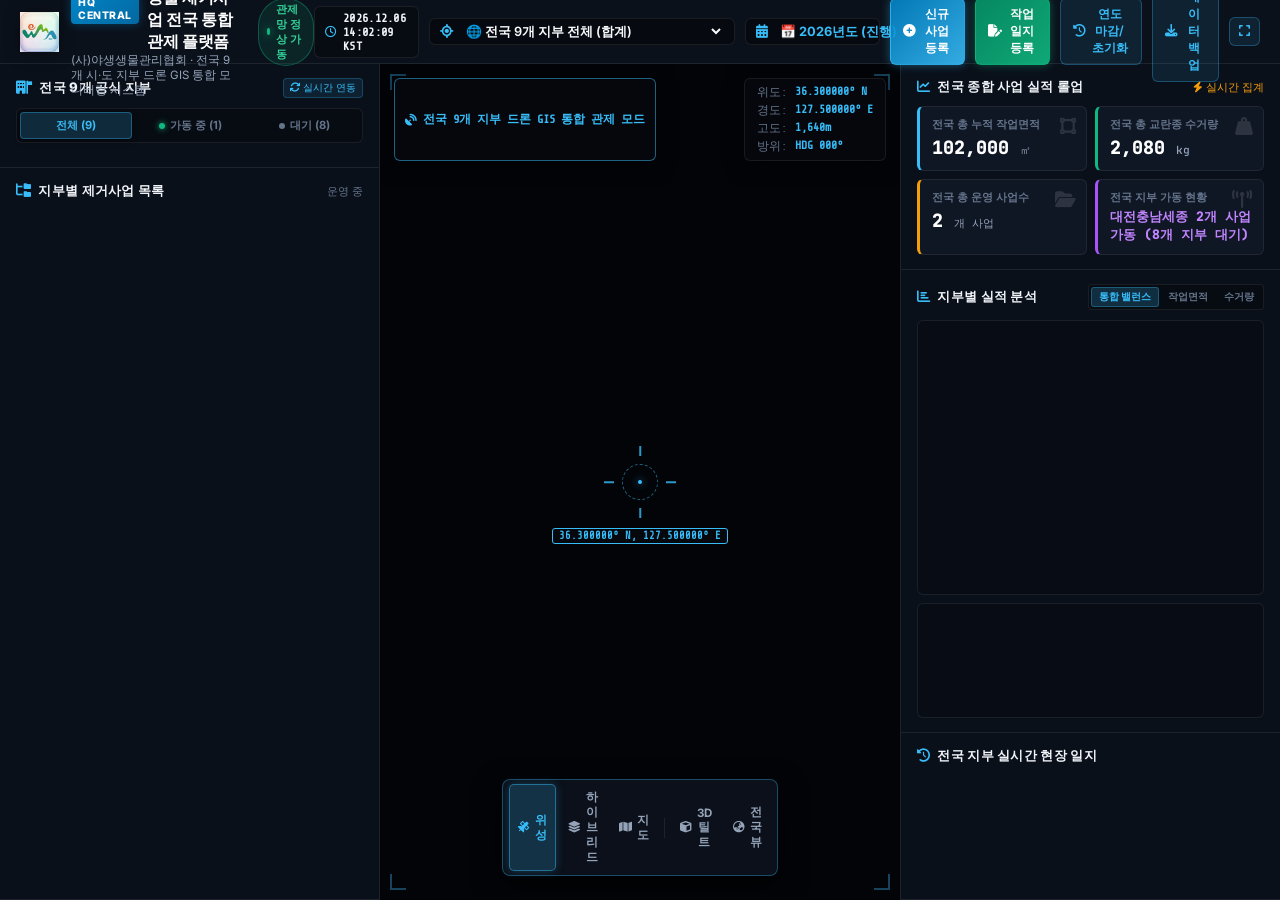
==== commit f09a453b: "UI: 신규사업 등록 폼 교란식물 목록에 '도깨비가지' 체크박스 추가" ====
--- a/index.html
+++ b/index.html
@@ -350,6 +350,7 @@
               <label><input type="checkbox" name="proj-species" value="양미역취"> 양미역취</label>
               <label><input type="checkbox" name="proj-species" value="가시대나무"> 가시대나무</label>
               <label><input type="checkbox" name="proj-species" value="미국수련"> 미국수련</label>
+              <label><input type="checkbox" name="proj-species" value="도깨비가지"> 도깨비가지</label>
             </div>
 
             <div class="species-cat-title" style="margin-top: 8px;">🐟 교란어류</div>
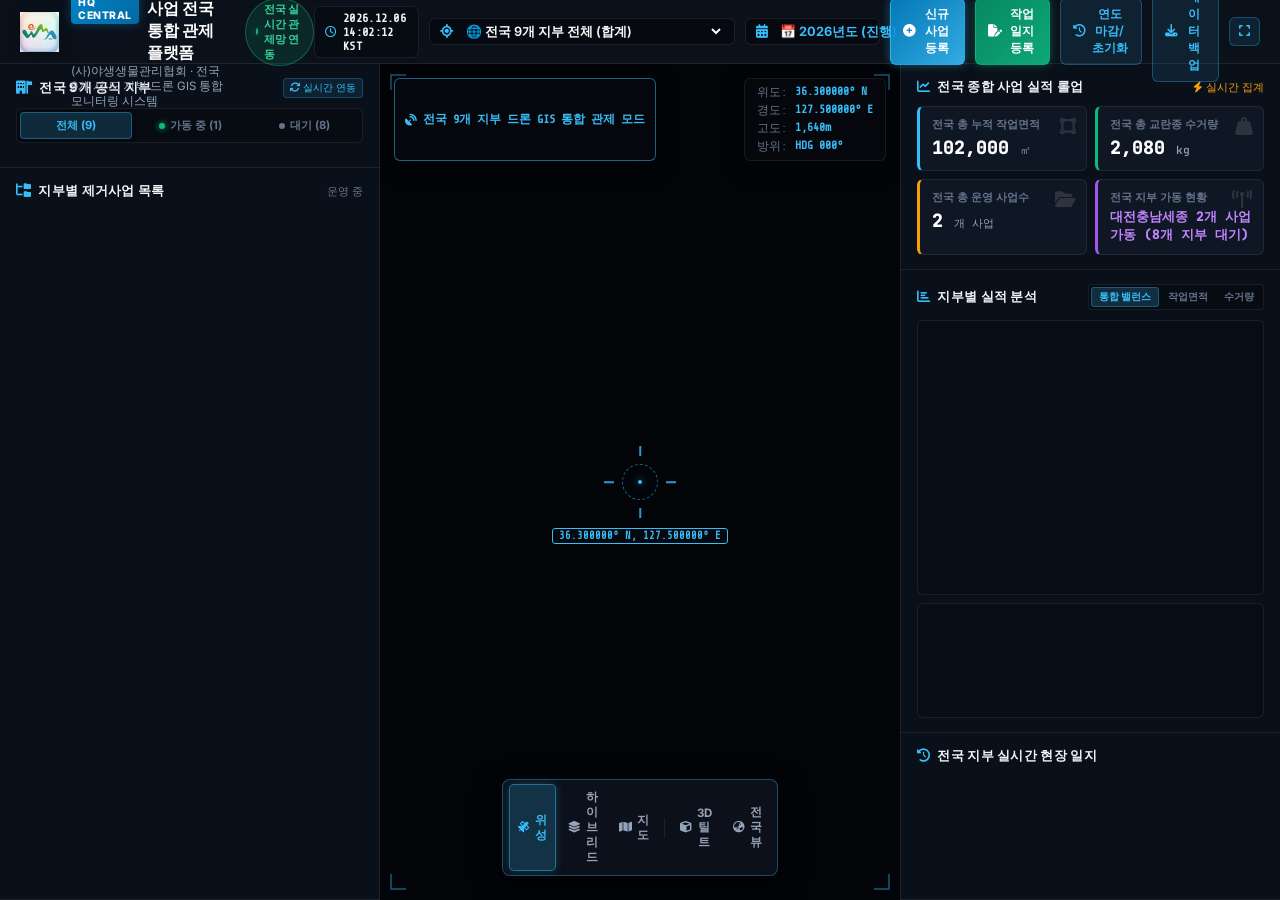
==== commit fa3dc2d4: "Feat: 전국 9개 지부 및 중앙사무국 실시간 클라우드 DB 연동 인프라 구축 및 배포" ====
--- a/index.html
+++ b/index.html
@@ -21,8 +21,12 @@
   <!-- Chart.js 4.4 CDN for HQ Real-time Analytics -->
   <script src="https://cdn.jsdelivr.net/npm/chart.js"></script>
 
+  <!-- Firebase 10.8 App & Realtime Database SDK (Nationwide Real-time Cloud Sync) -->
+  <script src="https://www.gstatic.com/firebasejs/10.8.0/firebase-app-compat.js"></script>
+  <script src="https://www.gstatic.com/firebasejs/10.8.0/firebase-database-compat.js"></script>
+
   <!-- Main Tactical Theme CSS -->
-  <link rel="stylesheet" href="styles.css?v=20260821_1355">
+  <link rel="stylesheet" href="styles.css?v=20260821_1515">
 </head>
 <body class="theme-tactical">
 
@@ -39,9 +43,9 @@
           (사)야생생물관리협회 · 전국 9개 시·도 지부 드론 GIS 통합 모니터링 시스템
         </div>
       </div>
-      <div class="live-status-pill">
-        <span class="live-dot"></span>
-        <span>관제망 정상 가동</span>
+      <div class="live-status-pill connected" id="header-live-sync-pill" title="전국 9개 지부 및 중앙사무국 실시간 클라우드 DB 연동 중 (WebSockets Active)">
+        <span class="live-dot active"></span>
+        <span class="sync-text">전국 실시간 관제망 연동</span>
       </div>
     </div>
 
@@ -522,11 +526,12 @@
   </div>
 
   <!-- App Modules -->
-  <script src="data-store.js?v=20260821_1355"></script>
-  <script src="map-controller.js?v=20260821_1355"></script>
-  <script src="branch-manager.js?v=20260821_1355"></script>
-  <script src="analytics.js?v=20260821_1355"></script>
-  <script src="admin-modal.js?v=20260821_1355"></script>
-  <script src="app.js?v=20260821_1355"></script>
+  <script src="cloud-sync.js?v=20260821_1515"></script>
+  <script src="data-store.js?v=20260821_1515"></script>
+  <script src="map-controller.js?v=20260821_1515"></script>
+  <script src="branch-manager.js?v=20260821_1515"></script>
+  <script src="analytics.js?v=20260821_1515"></script>
+  <script src="admin-modal.js?v=20260821_1515"></script>
+  <script src="app.js?v=20260821_1515"></script>
 </body>
 </html>
--- a/styles.css
+++ b/styles.css
@@ -132,10 +132,30 @@
   color: #34d399;
   font-size: 0.68rem;
   font-weight: 700;
-  padding: 3px 8px;
+  padding: 3px 10px;
   border-radius: 999px;
   letter-spacing: -0.2px;
   margin-left: 6px;
+  transition: all 0.3s ease;
+  user-select: none;
+}
+
+.live-status-pill.connected {
+  background: rgba(16, 185, 129, 0.14);
+  border-color: rgba(16, 185, 129, 0.4);
+  color: #34d399;
+}
+
+.live-status-pill.connecting {
+  background: rgba(245, 158, 11, 0.14);
+  border-color: rgba(245, 158, 11, 0.4);
+  color: #fbbf24;
+}
+
+.live-status-pill.offline {
+  background: rgba(56, 189, 248, 0.12);
+  border-color: rgba(56, 189, 248, 0.35);
+  color: #38bdf8;
 }
 
 .live-dot {
@@ -145,6 +165,21 @@
   background: #10b981;
   box-shadow: 0 0 8px #10b981;
   animation: live-dot-pulse 1.8s infinite cubic-bezier(0.4, 0, 0.6, 1);
+}
+
+.live-dot.active {
+  background: #10b981;
+  box-shadow: 0 0 8px #10b981;
+}
+
+.live-dot.connecting {
+  background: #fbbf24;
+  box-shadow: 0 0 8px #fbbf24;
+}
+
+.live-dot.standby {
+  background: #38bdf8;
+  box-shadow: 0 0 8px #38bdf8;
 }
 
 @keyframes live-dot-pulse {
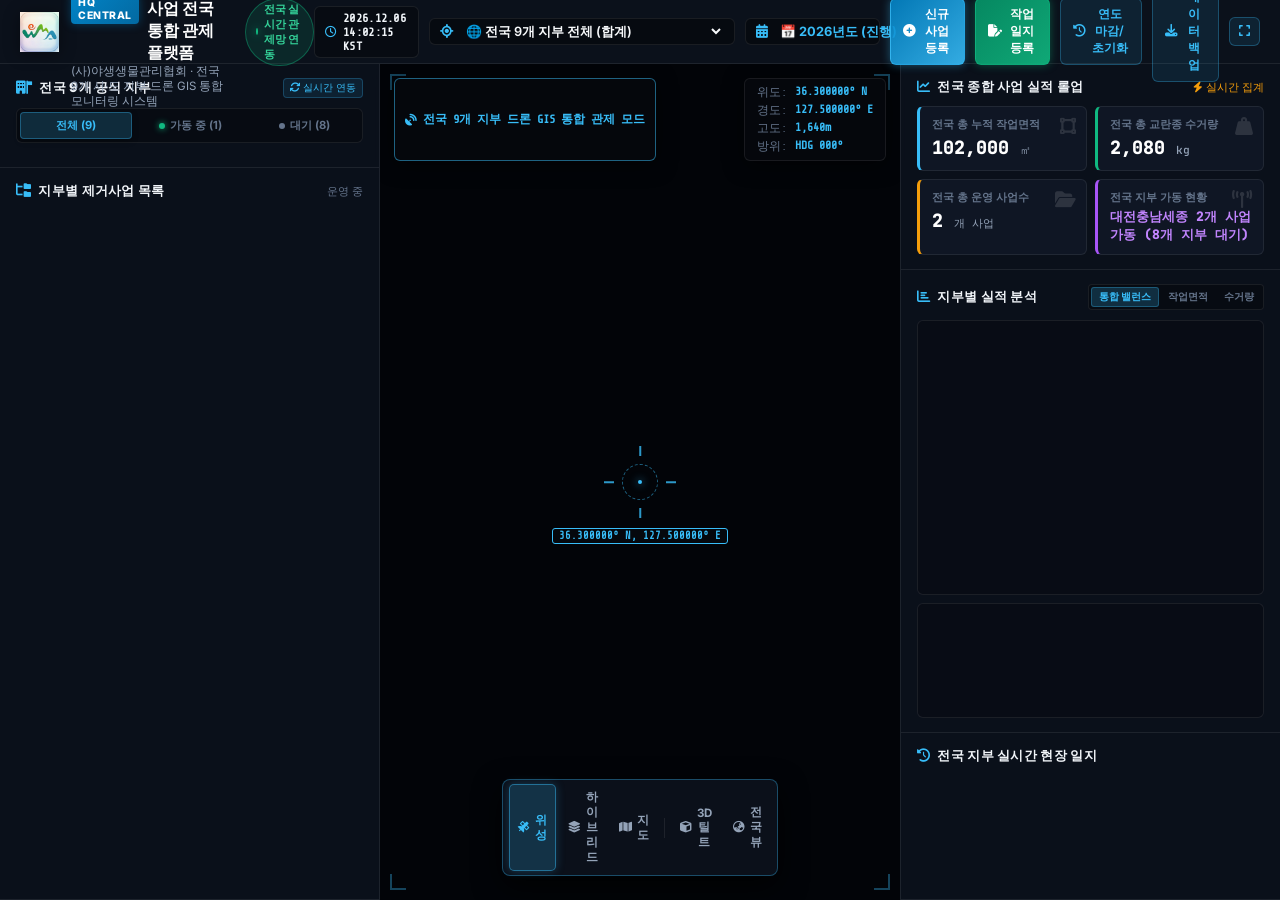
==== commit 4bc33af1: "Feat: 전국 실시간 클라우드 DB 연동 관리 모달 및 일괄 동기화(Force Sync) 기능 탑재" ====
--- a/index.html
+++ b/index.html
@@ -512,6 +512,58 @@
   </div>
 
   <!-- ===================================================================
+       MODAL 4: NATIONWIDE CLOUD REAL-TIME SYNC STATUS & MANAGEMENT
+       =================================================================== -->
+  <div class="modal-overlay" id="modal-cloud-sync">
+    <div class="modal-backdrop"></div>
+    <div class="modal-card" style="max-width: 580px;">
+      <div class="modal-header">
+        <div class="modal-title">
+          <i class="fa-solid fa-cloud-bolt text-cyan"></i> 전국 9개 지부 실시간 클라우드 관제망 현황
+        </div>
+        <button class="modal-close-btn">&times;</button>
+      </div>
+
+      <div class="modal-form" style="padding: 20px 24px;">
+        <div class="cloud-status-box" style="background: rgba(16, 185, 129, 0.08); border: 1px solid rgba(16, 185, 129, 0.3); border-radius: 8px; padding: 14px; margin-bottom: 16px;">
+          <div style="display: flex; align-items: center; justify-content: space-between; margin-bottom: 8px;">
+            <span style="font-weight: 700; color: #34d399; font-size: 0.95rem;">
+              <span class="live-dot active" style="display: inline-block; vertical-align: middle; margin-right: 6px;"></span>
+              실시간 전국 관제망 가동 중
+            </span>
+            <span id="cloud-sync-mode-badge" style="font-size: 0.72rem; padding: 2px 8px; border-radius: 4px; background: rgba(56,189,248,0.2); color: #38bdf8; font-weight: 700;">WebSockets Live</span>
+          </div>
+          <div style="font-size: 0.78rem; color: #cbd5e1; line-height: 1.6;">
+            ● 연동 프로토콜: <b>Firebase Realtime Cloud DB & Broadcast WebSockets</b><br>
+            ● 실시간 동기화 사업: <b id="cloud-stat-projects" style="color: #38bdf8;">0건</b> / 등록 작업일지: <b id="cloud-stat-activities" style="color: #34d399;">0건</b><br>
+            ● 최근 관제망 동기화 시각: <span id="cloud-stat-time" style="font-family: monospace; color: #fbbf24;">실시간 대기 중</span>
+          </div>
+        </div>
+
+        <div style="background: rgba(6, 9, 14, 0.5); border: 1px solid rgba(255, 255, 255, 0.08); border-radius: 8px; padding: 14px; margin-bottom: 16px;">
+          <h4 style="font-size: 0.85rem; color: #f8fafc; margin-bottom: 6px; font-weight: 700;">
+            <i class="fa-solid fa-arrows-rotate text-cyan"></i> 전국 관제망 즉시 전체 동기화
+          </h4>
+          <p style="font-size: 0.75rem; color: #94a3b8; line-height: 1.5; margin-bottom: 10px;">
+            현재 로컬 및 서버의 모든 9개 지부 사업·일지 데이터를 전국 클라우드 DB에 즉시 일괄 동기화(Push)합니다.
+          </p>
+          <button type="button" id="btn-force-cloud-sync" class="btn-tactical primary" style="width: 100%; justify-content: center;">
+            <i class="fa-solid fa-cloud-arrow-up"></i> <span>전국 클라우드 DB 즉시 전체 동기화</span>
+          </button>
+        </div>
+
+        <div style="font-size: 0.72rem; color: #64748b; line-height: 1.5; padding: 10px 12px; background: rgba(15, 23, 42, 0.6); border-radius: 6px; border: 1px dashed rgba(255,255,255,0.06);">
+          ℹ️ <b>운영 원칙</b>: 신용카드 등록 및 추가 과금 없는 Google Firebase 영구 무료 인프라가 적용되어 있으며, 9개 지부 및 본부에서 등록 시 0.1초 내 전 화면에 실시간 자동 표출됩니다.
+        </div>
+
+        <div class="modal-actions" style="margin-top: 14px;">
+          <button type="button" class="btn-tactical secondary modal-close-btn" style="width: 100%;">닫기</button>
+        </div>
+      </div>
+    </div>
+  </div>
+
+  <!-- ===================================================================
        MODAL 4: IMAGE LIGHTBOX VIEWER
        =================================================================== -->
   <div class="modal-overlay" id="modal-lightbox">
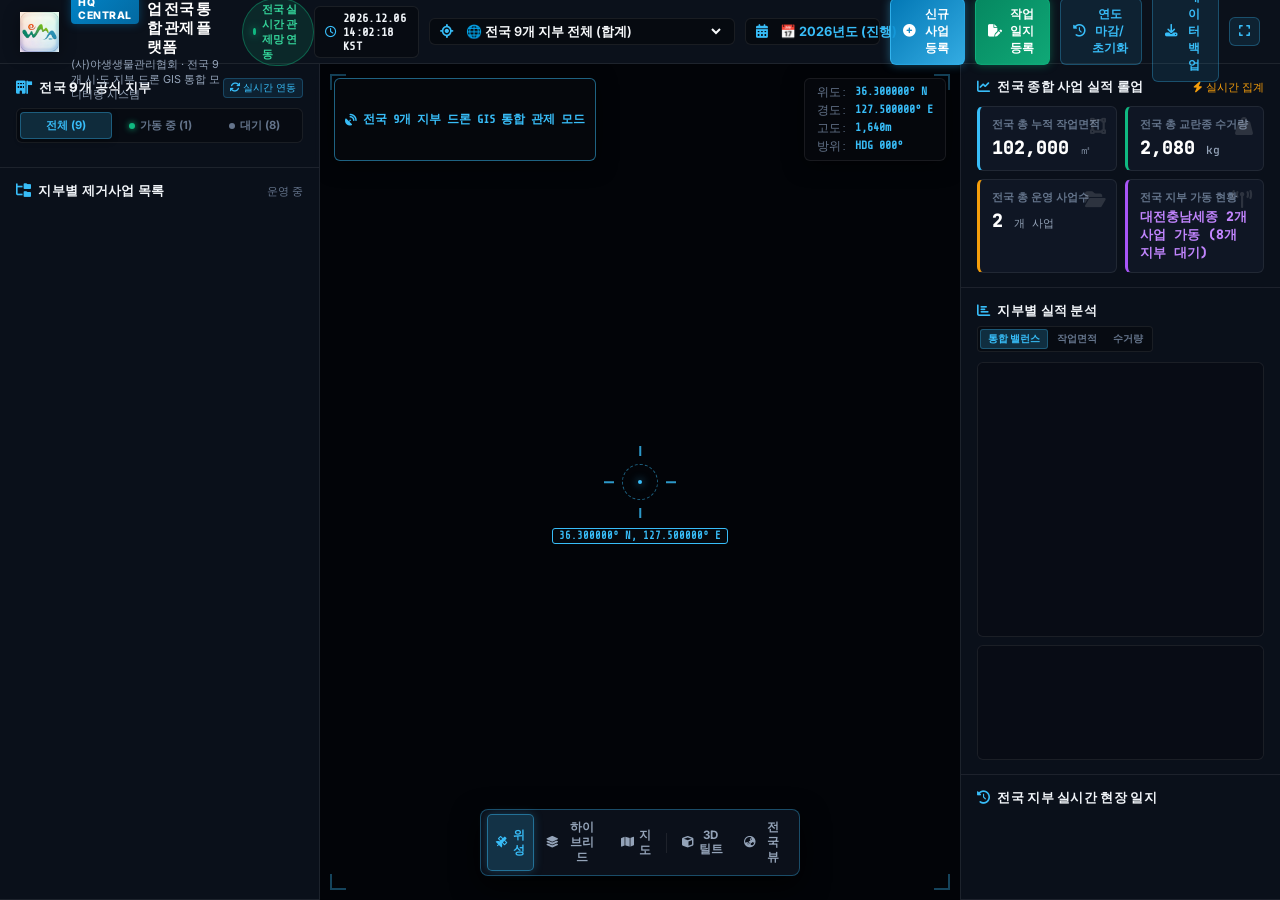
==== commit a79475d1: "Feat: 신규사업 수정 및 삭제 기능 탑재, 스마트폰 모바일 원터치 3-Tab 네비게이션 및 터치 반응형 레이아웃 최적화" ====
--- a/index.html
+++ b/index.html
@@ -26,7 +26,7 @@
   <script src="https://www.gstatic.com/firebasejs/10.8.0/firebase-database-compat.js"></script>
 
   <!-- Main Tactical Theme CSS -->
-  <link rel="stylesheet" href="styles.css?v=20260821_1515">
+  <link rel="stylesheet" href="styles.css?v=20260822_0958">
 </head>
 <body class="theme-tactical">
 
@@ -275,13 +275,60 @@
   </main>
 
   <!-- ===================================================================
-       MODAL 1: NEW PROJECT WIZARD
+       MOBILE BOTTOM NAVIGATION TAB BAR (스마트폰 원터치 뷰 전환 네비게이션)
+       =================================================================== -->
+  <nav class="mobile-bottom-nav" id="mobile-bottom-nav">
+    <button class="mobile-nav-item active" data-target="map" id="mobile-tab-map">
+      <i class="fa-solid fa-earth-asia"></i>
+      <span>지도 관제</span>
+    </button>
+    <button class="mobile-nav-item" data-target="branches" id="mobile-tab-branches">
+      <i class="fa-solid fa-building-flag"></i>
+      <span>지부·사업</span>
+    </button>
+    <button class="mobile-nav-item" data-target="analytics" id="mobile-tab-analytics">
+      <i class="fa-solid fa-chart-line"></i>
+      <span>실적·일지</span>
+    </button>
+    <button class="mobile-nav-item quick-action" id="mobile-btn-quick-new" title="신규 등록 선택">
+      <i class="fa-solid fa-plus-circle"></i>
+      <span>빠른 등록</span>
+    </button>
+  </nav>
+
+  <!-- Mobile Quick Action Sheet -->
+  <div class="mobile-quick-sheet" id="mobile-quick-sheet">
+    <div class="mobile-quick-sheet-backdrop" id="mobile-quick-sheet-backdrop"></div>
+    <div class="mobile-quick-sheet-content">
+      <div class="quick-sheet-header">
+        <span>⚡ 빠른 현장 업무 등록</span>
+        <button type="button" class="quick-sheet-close" id="mobile-quick-sheet-close">&times;</button>
+      </div>
+      <div class="quick-sheet-actions">
+        <button type="button" id="mobile-action-add-project" class="btn-tactical accent">
+          <i class="fa-solid fa-seedling"></i> 신규 제거사업 개설
+        </button>
+        <button type="button" id="mobile-action-add-activity" class="btn-tactical emerald">
+          <i class="fa-solid fa-file-pen"></i> 현장 작업일지 등록
+        </button>
+        <button type="button" id="mobile-action-open-rollover" class="btn-tactical secondary">
+          <i class="fa-solid fa-clock-rotate-left"></i> 연도 마감 및 시즌 초기화
+        </button>
+        <button type="button" id="mobile-action-export-json" class="btn-tactical secondary">
+          <i class="fa-solid fa-download"></i> 전체 데이터 JSON 백업
+        </button>
+      </div>
+    </div>
+  </div>
+
+  <!-- ===================================================================
+       MODAL 1: NEW / EDIT PROJECT WIZARD
        =================================================================== -->
   <div class="modal-overlay" id="modal-new-project">
     <div class="modal-backdrop"></div>
     <div class="modal-card">
       <div class="modal-header">
-        <div class="modal-title">
+        <div class="modal-title" id="modal-project-title-text">
           <i class="fa-solid fa-seedling text-cyan"></i> 신규 생태계교란생물 제거사업 등록
         </div>
         <button class="modal-close-btn">&times;</button>
@@ -378,8 +425,11 @@
         </div>
 
         <div class="modal-actions">
+          <button type="button" id="btn-delete-project-modal" class="btn-tactical danger" style="display: none; margin-right: auto;">
+            <i class="fa-solid fa-trash-can"></i> 사업 삭제
+          </button>
           <button type="button" class="btn-tactical secondary modal-close-btn">취소</button>
-          <button type="submit" class="btn-tactical primary">
+          <button type="submit" id="btn-submit-project" class="btn-tactical primary">
             <i class="fa-solid fa-check"></i> 신규 사업 개설 완료
           </button>
         </div>
@@ -578,12 +628,12 @@
   </div>
 
   <!-- App Modules -->
-  <script src="cloud-sync.js?v=20260821_1515"></script>
-  <script src="data-store.js?v=20260821_1515"></script>
-  <script src="map-controller.js?v=20260821_1515"></script>
-  <script src="branch-manager.js?v=20260821_1515"></script>
-  <script src="analytics.js?v=20260821_1515"></script>
-  <script src="admin-modal.js?v=20260821_1515"></script>
-  <script src="app.js?v=20260821_1515"></script>
+  <script src="cloud-sync.js?v=20260822_0958"></script>
+  <script src="data-store.js?v=20260822_0958"></script>
+  <script src="map-controller.js?v=20260822_0958"></script>
+  <script src="branch-manager.js?v=20260822_0958"></script>
+  <script src="analytics.js?v=20260822_0958"></script>
+  <script src="admin-modal.js?v=20260822_0958"></script>
+  <script src="app.js?v=20260822_0958"></script>
 </body>
 </html>
--- a/styles.css
+++ b/styles.css
@@ -1468,31 +1468,427 @@
 /* ===================================================================
    8. RESPONSIVE QUERIES
    =================================================================== */
-@media (max-width: 1200px) {
+/* ===================================================================
+   8. MOBILE BOTTOM NAVIGATION & QUICK ACTION SHEET
+   =================================================================== */
+.mobile-bottom-nav {
+  display: none;
+  position: fixed;
+  bottom: 0;
+  left: 0;
+  right: 0;
+  height: 60px;
+  background: rgba(12, 18, 29, 0.96);
+  backdrop-filter: blur(16px);
+  border-top: 1px solid rgba(56, 189, 248, 0.35);
+  box-shadow: 0 -4px 20px rgba(0, 0, 0, 0.7);
+  z-index: 1000;
+  padding: 0 8px;
+  align-items: center;
+  justify-content: space-around;
+}
+
+.mobile-nav-item {
+  flex: 1;
+  display: flex;
+  flex-direction: column;
+  align-items: center;
+  justify-content: center;
+  gap: 3px;
+  height: 48px;
+  background: transparent;
+  border: 1px solid transparent;
+  color: var(--text-muted);
+  border-radius: 8px;
+  cursor: pointer;
+  transition: all 0.2s ease;
+  font-family: var(--font-sans);
+  font-size: 0.68rem;
+  font-weight: 700;
+  position: relative;
+  touch-action: manipulation;
+}
+
+.mobile-nav-item i {
+  font-size: 1.15rem;
+  transition: transform 0.2s ease;
+}
+
+.mobile-nav-item:hover {
+  color: #fff;
+}
+
+.mobile-nav-item.active {
+  color: var(--accent-cyan);
+  background: rgba(56, 189, 248, 0.15);
+  border-color: rgba(56, 189, 248, 0.3);
+}
+
+.mobile-nav-item.active i {
+  transform: scale(1.1);
+  color: var(--accent-cyan);
+  filter: drop-shadow(0 0 6px rgba(56, 189, 248, 0.6));
+}
+
+.mobile-nav-item.quick-action {
+  background: linear-gradient(135deg, #0284c7, #10b981);
+  color: #fff;
+  font-weight: 800;
+  box-shadow: 0 2px 10px rgba(16, 185, 129, 0.4);
+}
+
+.mobile-nav-item.quick-action:active {
+  transform: scale(0.96);
+}
+
+/* Mobile Quick Action Sheet */
+.mobile-quick-sheet {
+  position: fixed;
+  top: 0;
+  left: 0;
+  width: 100vw;
+  height: 100vh;
+  z-index: 10001;
+  pointer-events: none;
+  opacity: 0;
+  transition: opacity 0.25s cubic-bezier(0.4, 0, 0.2, 1);
+}
+
+.mobile-quick-sheet.active {
+  opacity: 1;
+  pointer-events: auto;
+}
+
+.mobile-quick-sheet-backdrop {
+  position: absolute;
+  top: 0;
+  left: 0;
+  width: 100%;
+  height: 100%;
+  background: rgba(3, 7, 18, 0.75);
+  backdrop-filter: blur(6px);
+}
+
+.mobile-quick-sheet-content {
+  position: absolute;
+  bottom: 60px;
+  left: 0;
+  right: 0;
+  background: #0f172a;
+  border-top: 1px solid rgba(56, 189, 248, 0.4);
+  border-radius: 18px 18px 0 0;
+  padding: 18px 20px;
+  box-shadow: 0 -10px 30px rgba(0, 0, 0, 0.8);
+  transform: translateY(100%);
+  transition: transform 0.28s cubic-bezier(0.4, 0, 0.2, 1);
+  z-index: 2;
+}
+
+.mobile-quick-sheet.active .mobile-quick-sheet-content {
+  transform: translateY(0);
+}
+
+.quick-sheet-header {
+  display: flex;
+  align-items: center;
+  justify-content: space-between;
+  border-bottom: 1px solid var(--border-subtle);
+  padding-bottom: 10px;
+  margin-bottom: 14px;
+  font-size: 0.95rem;
+  font-weight: 800;
+  color: #fff;
+}
+
+.quick-sheet-close {
+  background: transparent;
+  border: none;
+  color: var(--text-muted);
+  font-size: 1.6rem;
+  cursor: pointer;
+  line-height: 1;
+}
+
+.quick-sheet-actions {
+  display: flex;
+  flex-direction: column;
+  gap: 10px;
+}
+
+.quick-sheet-actions .btn-tactical {
+  width: 100%;
+  min-height: 46px;
+  justify-content: center;
+  font-size: 0.88rem;
+}
+
+/* ===================================================================
+   9. RESPONSIVE QUERIES (DESKTOP, TABLET & MOBILE)
+   =================================================================== */
+
+/* Tablet & Smaller Desktop */
+@media (max-width: 1280px) {
+  :root {
+    --sidebar-width: 320px;
+  }
+  .brand-title {
+    font-size: 0.92rem;
+  }
+  .brand-subtitle {
+    font-size: 0.68rem;
+  }
+}
+
+/* 2-Column Mode on Middle Screens */
+@media (max-width: 1024px) {
   .sidebar.right-sidebar {
     display: none;
   }
 }
 
-@media (max-width: 768px) {
+/* Mobile Devices (<= 900px) */
+@media (max-width: 900px) {
   body {
-    overflow-y: auto;
-  }
+    overflow: hidden;
+    height: 100vh;
+    width: 100vw;
+  }
+
+  .app-header {
+    height: 54px;
+    padding: 0 12px;
+  }
+
+  .brand-logo {
+    height: 32px;
+  }
+
+  .brand-title {
+    font-size: 0.85rem;
+    gap: 4px;
+  }
+
+  .brand-subtitle {
+    display: none;
+  }
+
+  .live-status-pill {
+    padding: 2px 7px;
+    font-size: 0.62rem;
+    margin-left: 2px;
+  }
+  .live-status-pill .sync-text {
+    display: none;
+  }
+
+  .live-clock-pill {
+    display: none;
+  }
+
+  .branch-select-wrap {
+    padding: 3px 6px;
+    max-width: 130px;
+  }
+  .branch-select-wrap i {
+    font-size: 0.75rem;
+  }
+  .branch-dropdown {
+    font-size: 0.75rem;
+    max-width: 105px;
+    text-overflow: ellipsis;
+  }
+
+  /* Hide bulky header buttons on mobile since they exist in mobile tab bar & quick sheet */
+  #year-dropdown-select,
+  #btn-open-new-project-modal,
+  #btn-open-activity-modal,
+  #btn-open-rollover-modal,
+  #btn-export-json,
+  #btn-fullscreen {
+    display: none;
+  }
+
+  /* Show Mobile Navigation Bar */
+  .mobile-bottom-nav {
+    display: flex;
+  }
+
+  /* Main Layout Switcher */
   .main-layout {
-    flex-direction: column;
-    height: auto;
-  }
+    height: calc(100vh - 54px - 60px);
+    position: relative;
+    overflow: hidden;
+  }
+
   .sidebar {
     width: 100%;
-    height: 400px;
-  }
-  .center-stage, .map-container {
-    height: 450px;
-  }
+    height: 100%;
+    border-right: none;
+    border-left: none;
+    display: none;
+  }
+
+  .sidebar.right-sidebar {
+    display: none;
+  }
+
+  .center-stage {
+    width: 100%;
+    height: 100%;
+    display: none;
+  }
+
+  /* Mobile Active View Rules */
+  .main-layout.mobile-view-map .center-stage {
+    display: flex;
+  }
+
+  .main-layout.mobile-view-branches .left-sidebar {
+    display: flex;
+  }
+
+  .main-layout.mobile-view-analytics .right-sidebar {
+    display: flex;
+  }
+
+  /* Map Controls on Mobile */
+  .map-floating-toolbar {
+    bottom: 12px;
+    padding: 3px 5px;
+    gap: 4px;
+  }
+
+  .map-tool-btn {
+    padding: 4px 6px;
+    font-size: 0.68rem;
+  }
+
+  .map-hud-overlay {
+    top: 8px;
+    left: 8px;
+    right: 8px;
+  }
+
+  .hud-pill {
+    font-size: 0.68rem;
+    padding: 3px 6px;
+  }
+
+  .telemetry-wing {
+    padding: 4px 8px;
+    font-size: 0.65rem;
+  }
+
+  /* Responsive Modals */
+  .modal-card {
+    width: 95%;
+    max-width: 95vw;
+    max-height: 86vh;
+    padding: 16px 14px;
+    border-radius: 12px;
+  }
+
+  .modal-header {
+    padding-bottom: 10px;
+    margin-bottom: 12px;
+  }
+
+  .modal-title {
+    font-size: 0.92rem;
+  }
+
+  .form-row {
+    flex-direction: column;
+    gap: 8px;
+  }
+
+  .form-input {
+    font-size: 16px; /* Prevents auto-zoom on iOS */
+    padding: 10px 12px;
+    min-height: 42px;
+  }
+
   .species-checkbox-grid {
     grid-template-columns: repeat(2, 1fr);
-  }
+    gap: 5px;
+  }
+
+  .species-checkbox-grid label {
+    font-size: 0.72rem;
+    padding: 6px 8px;
+  }
+
   .photo-preview-grid {
     grid-template-columns: repeat(3, 1fr);
-  }
-}
+    gap: 6px;
+  }
+
+  .modal-actions {
+    flex-direction: column-reverse;
+    gap: 8px;
+    margin-top: 10px;
+    padding-top: 10px;
+  }
+
+  .modal-actions .btn-tactical {
+    width: 100%;
+    min-height: 44px;
+    justify-content: center;
+    font-size: 0.85rem;
+  }
+
+  #btn-delete-project-modal {
+    margin-right: 0 !important;
+    margin-bottom: 4px;
+  }
+
+  /* Project Card Touch Targets */
+  .project-card {
+    padding: 12px;
+  }
+
+  .project-btn-row {
+    flex-wrap: wrap;
+    gap: 6px;
+  }
+
+  .project-btn-row .btn-tactical,
+  .project-btn-row .btn-open-branch-app {
+    min-height: 36px;
+  }
+
+  /* KPIs on Mobile */
+  .kpi-grid {
+    grid-template-columns: 1fr 1fr;
+    gap: 6px;
+  }
+
+  .kpi-box {
+    padding: 8px 10px;
+  }
+
+  .kpi-val {
+    font-size: 1.05rem;
+  }
+}
+
+/* Extra Small Phones (<= 480px) */
+@media (max-width: 480px) {
+  .brand-title {
+    font-size: 0.8rem;
+  }
+  .hq-badge {
+    display: none;
+  }
+  .branch-select-wrap {
+    max-width: 115px;
+  }
+  .branch-dropdown {
+    max-width: 90px;
+    font-size: 0.7rem;
+  }
+  .species-checkbox-grid {
+    grid-template-columns: 1fr;
+  }
+}
+
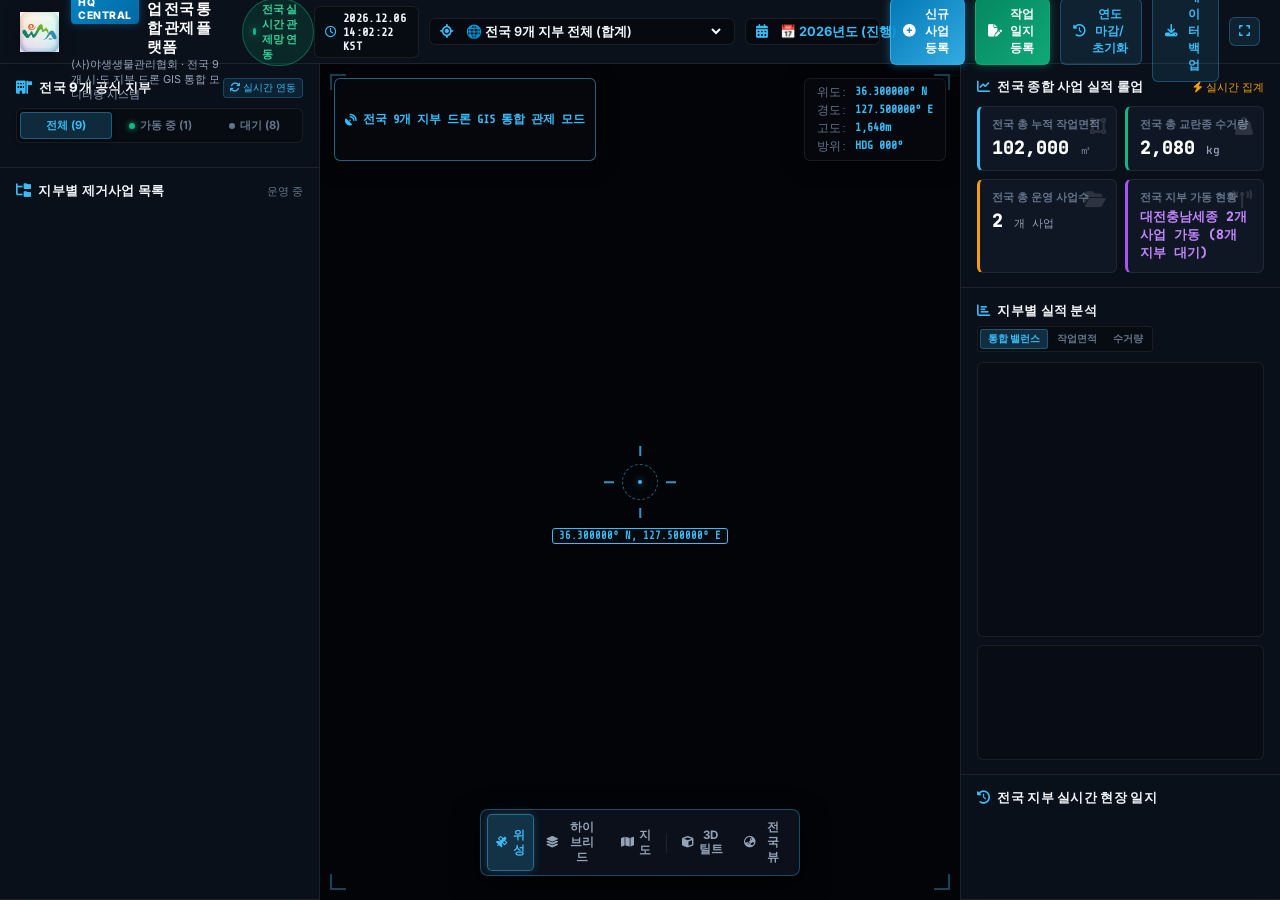
==== commit 8719f798: "Feat: 전국 통합 관제 지도 천내리습지·두웅습지 핀에 지역명(금산, 태안) 표기 및 SVG 뱃지 124px 최적화" ====
--- a/index.html
+++ b/index.html
@@ -628,12 +628,12 @@
   </div>
 
   <!-- App Modules -->
-  <script src="cloud-sync.js?v=20260822_0958"></script>
-  <script src="data-store.js?v=20260822_0958"></script>
-  <script src="map-controller.js?v=20260822_0958"></script>
-  <script src="branch-manager.js?v=20260822_0958"></script>
-  <script src="analytics.js?v=20260822_0958"></script>
-  <script src="admin-modal.js?v=20260822_0958"></script>
-  <script src="app.js?v=20260822_0958"></script>
+  <script src="cloud-sync.js?v=20260830_0820"></script>
+  <script src="data-store.js?v=20260830_0820"></script>
+  <script src="map-controller.js?v=20260830_0820"></script>
+  <script src="branch-manager.js?v=20260830_0820"></script>
+  <script src="analytics.js?v=20260830_0820"></script>
+  <script src="admin-modal.js?v=20260830_0820"></script>
+  <script src="app.js?v=20260830_0820"></script>
 </body>
 </html>
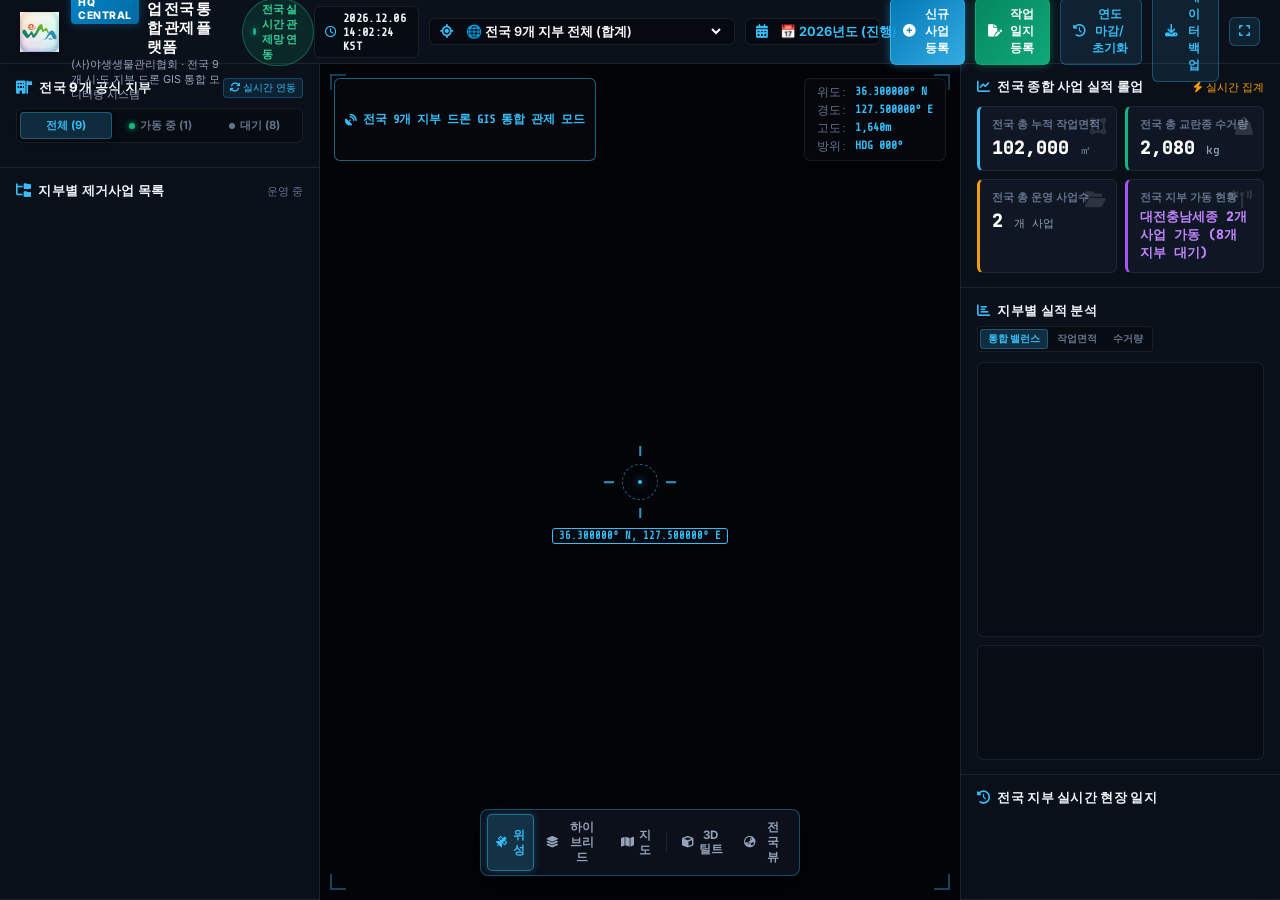
==== commit d3bde01f: "Feat: HQ 메인 스크립트 캐시 태그 v=20260904_1605 갱신" ====
--- a/index.html
+++ b/index.html
@@ -628,12 +628,12 @@
   </div>
 
   <!-- App Modules -->
-  <script src="cloud-sync.js?v=20260830_0820"></script>
-  <script src="data-store.js?v=20260830_0820"></script>
-  <script src="map-controller.js?v=20260830_0820"></script>
-  <script src="branch-manager.js?v=20260830_0820"></script>
-  <script src="analytics.js?v=20260830_0820"></script>
-  <script src="admin-modal.js?v=20260830_0820"></script>
-  <script src="app.js?v=20260830_0820"></script>
+  <script src="cloud-sync.js?v=20260904_1605"></script>
+  <script src="data-store.js?v=20260904_1605"></script>
+  <script src="map-controller.js?v=20260904_1605"></script>
+  <script src="branch-manager.js?v=20260904_1605"></script>
+  <script src="analytics.js?v=20260904_1605"></script>
+  <script src="admin-modal.js?v=20260904_1605"></script>
+  <script src="app.js?v=20260904_1605"></script>
 </body>
 </html>
